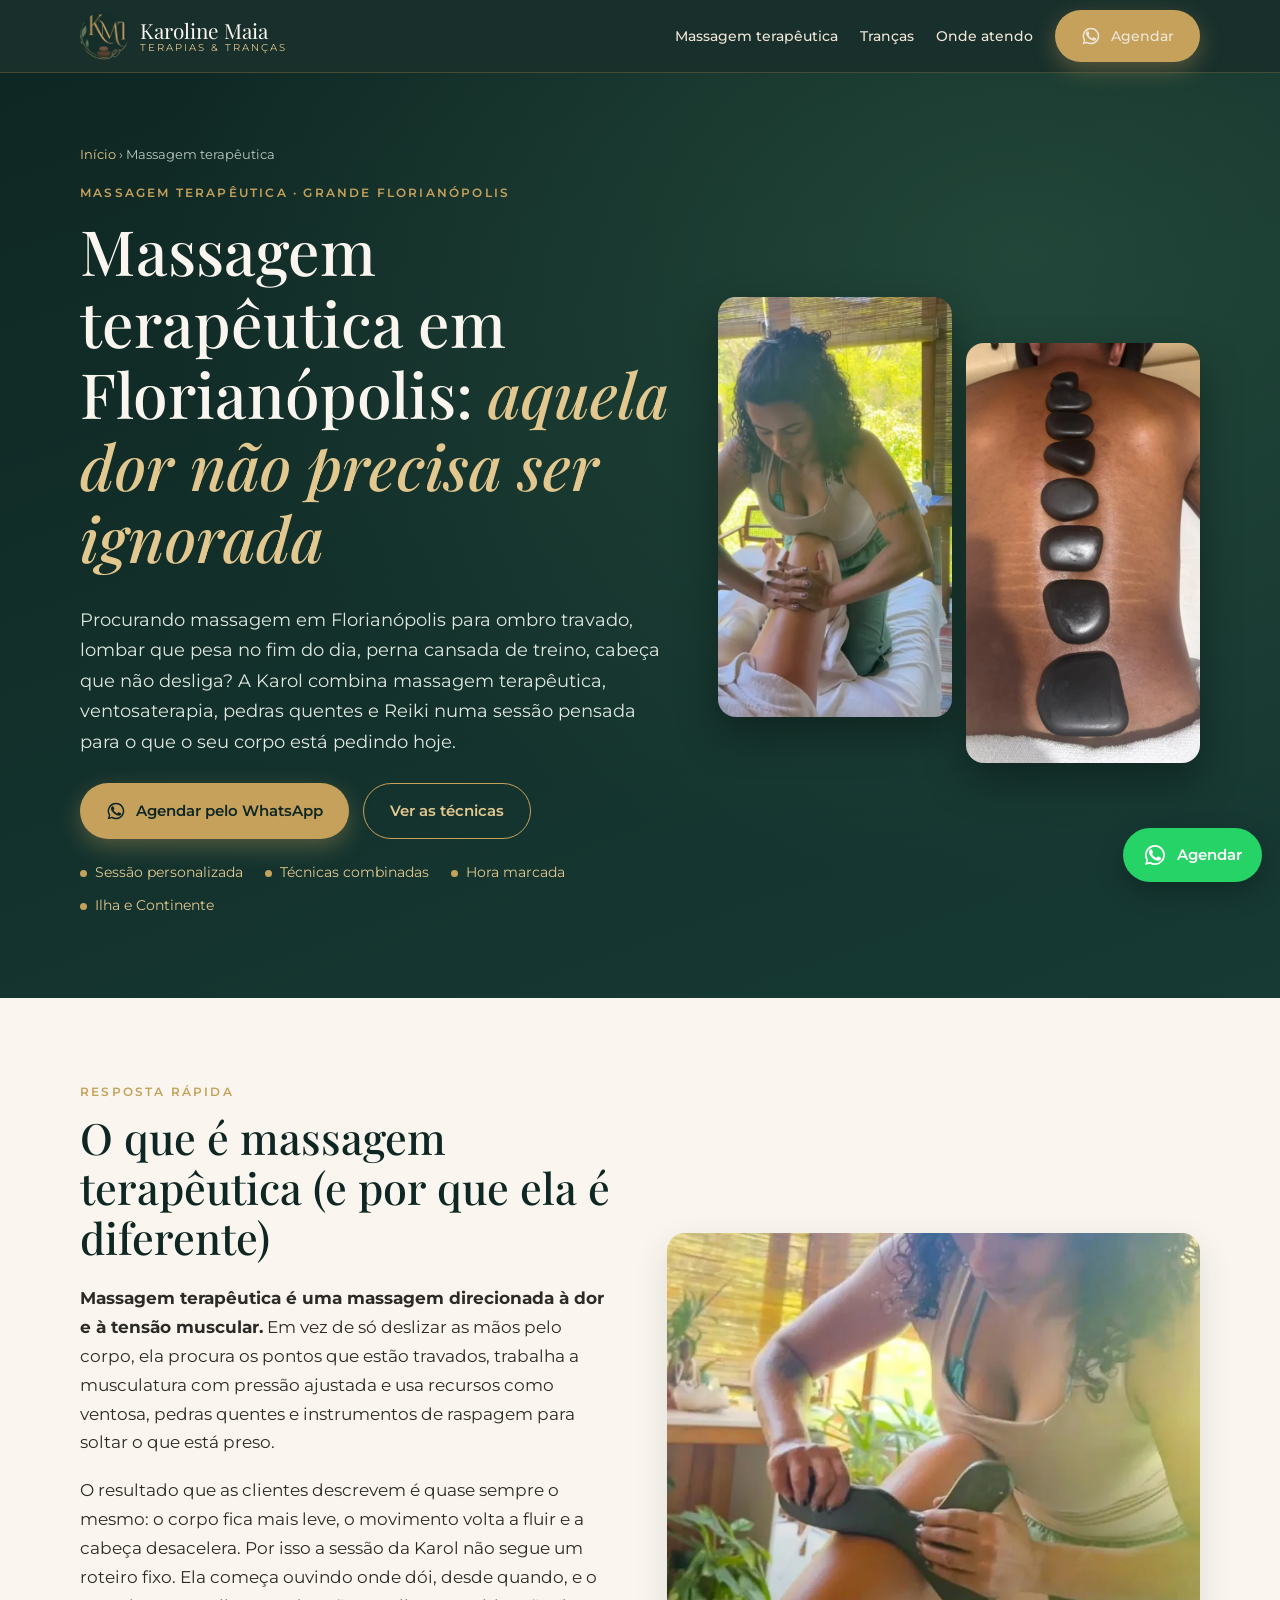
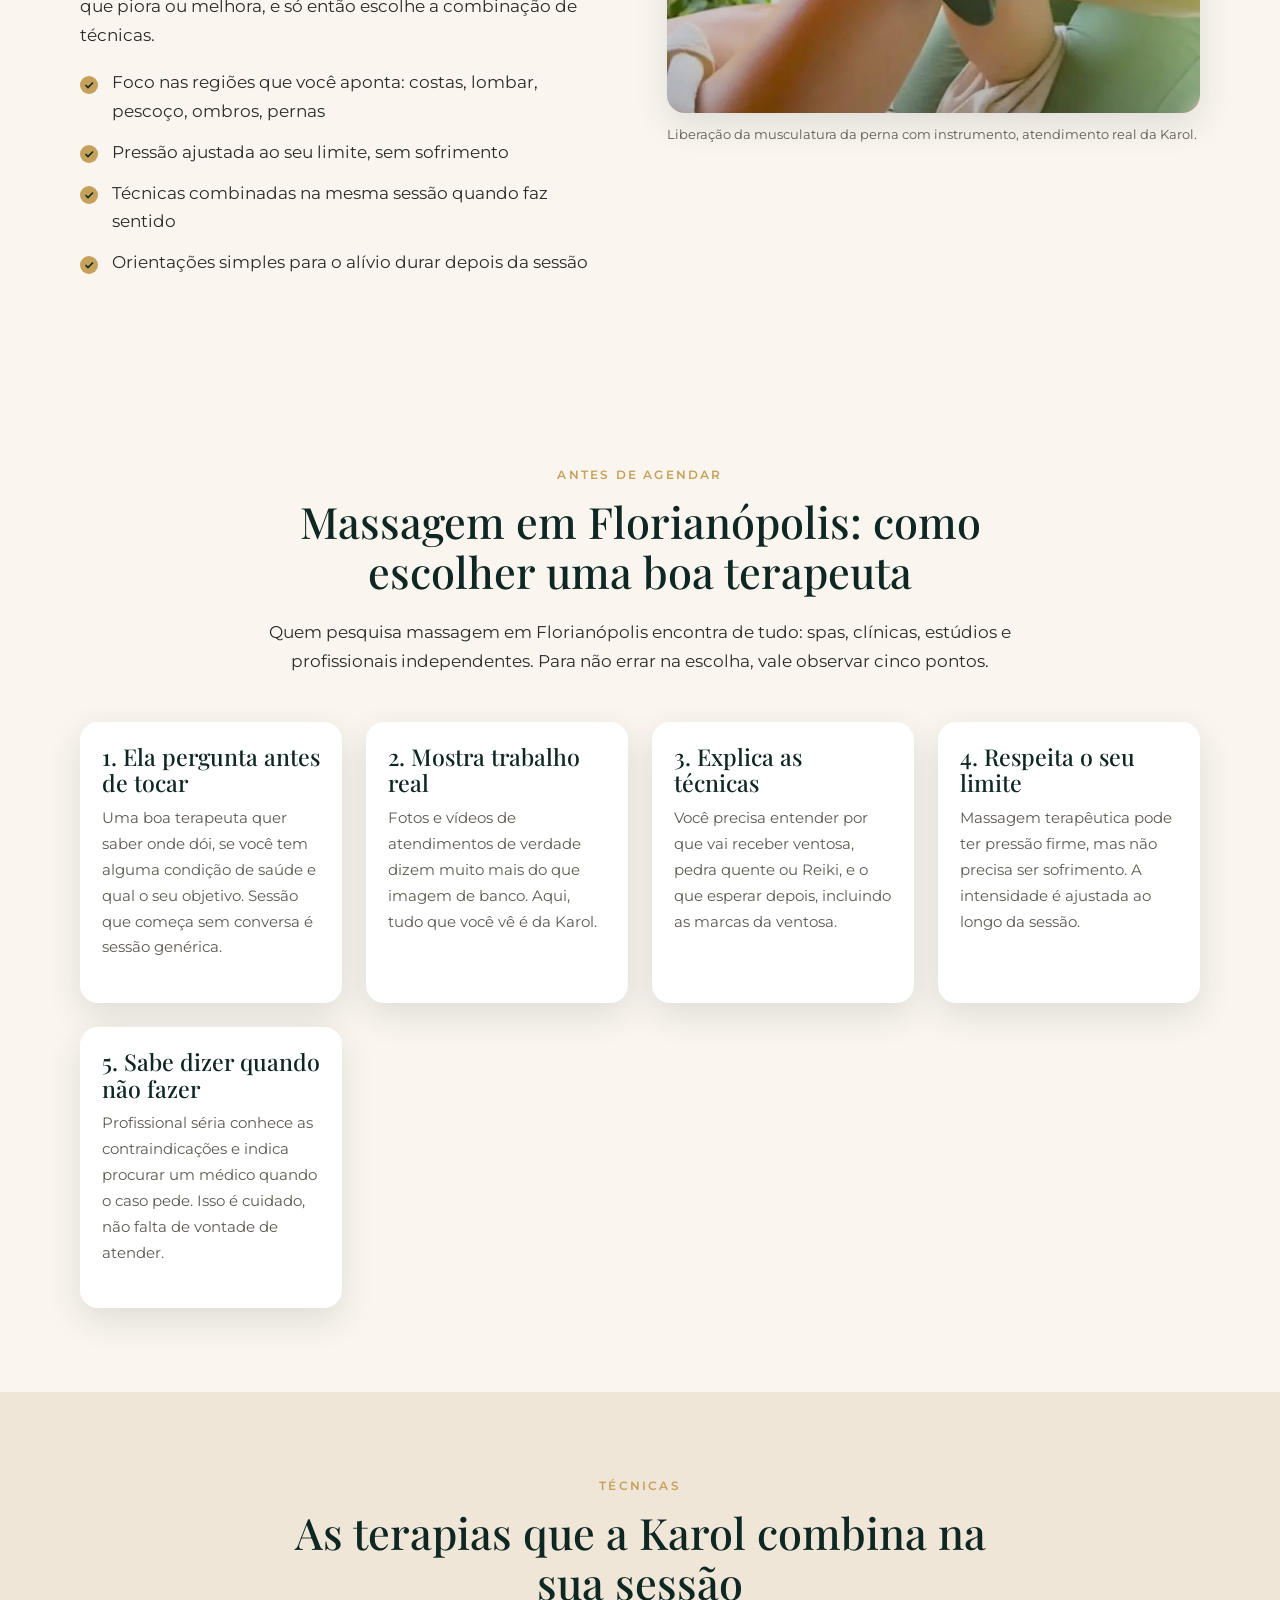
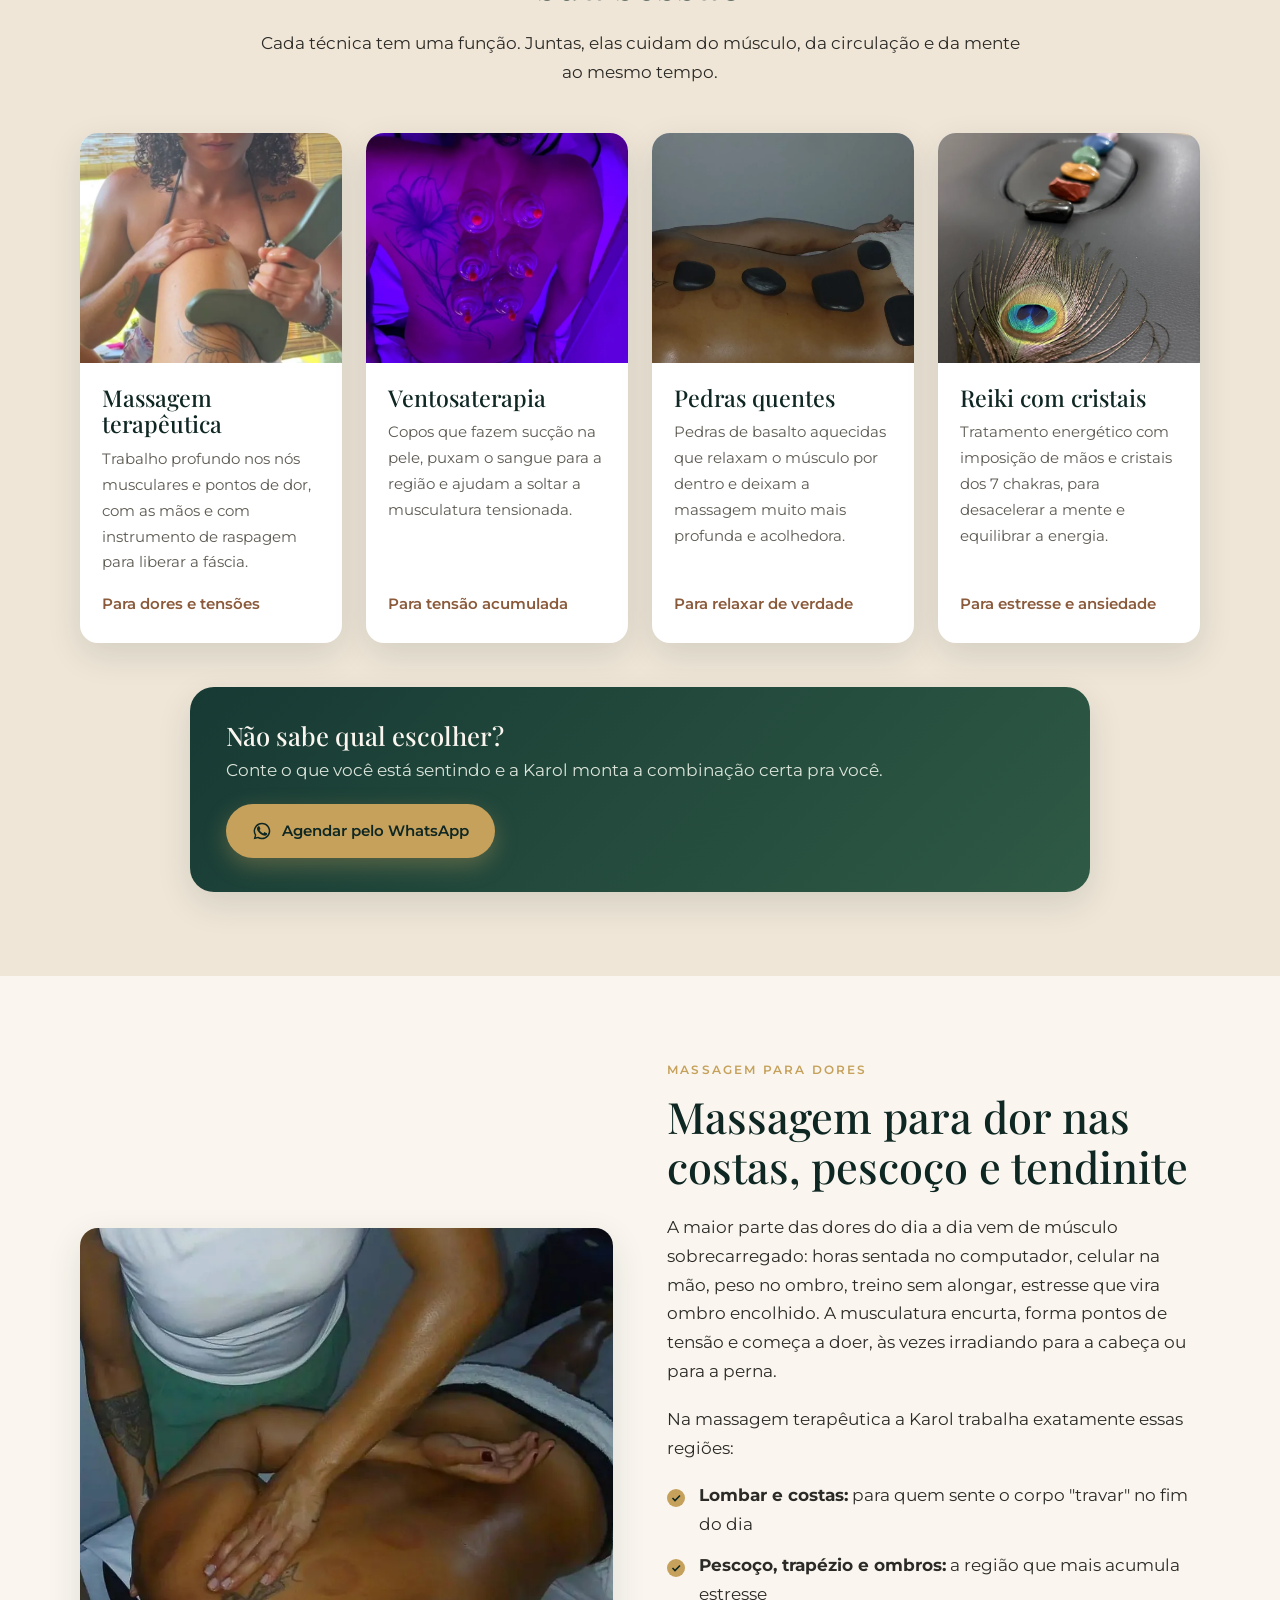
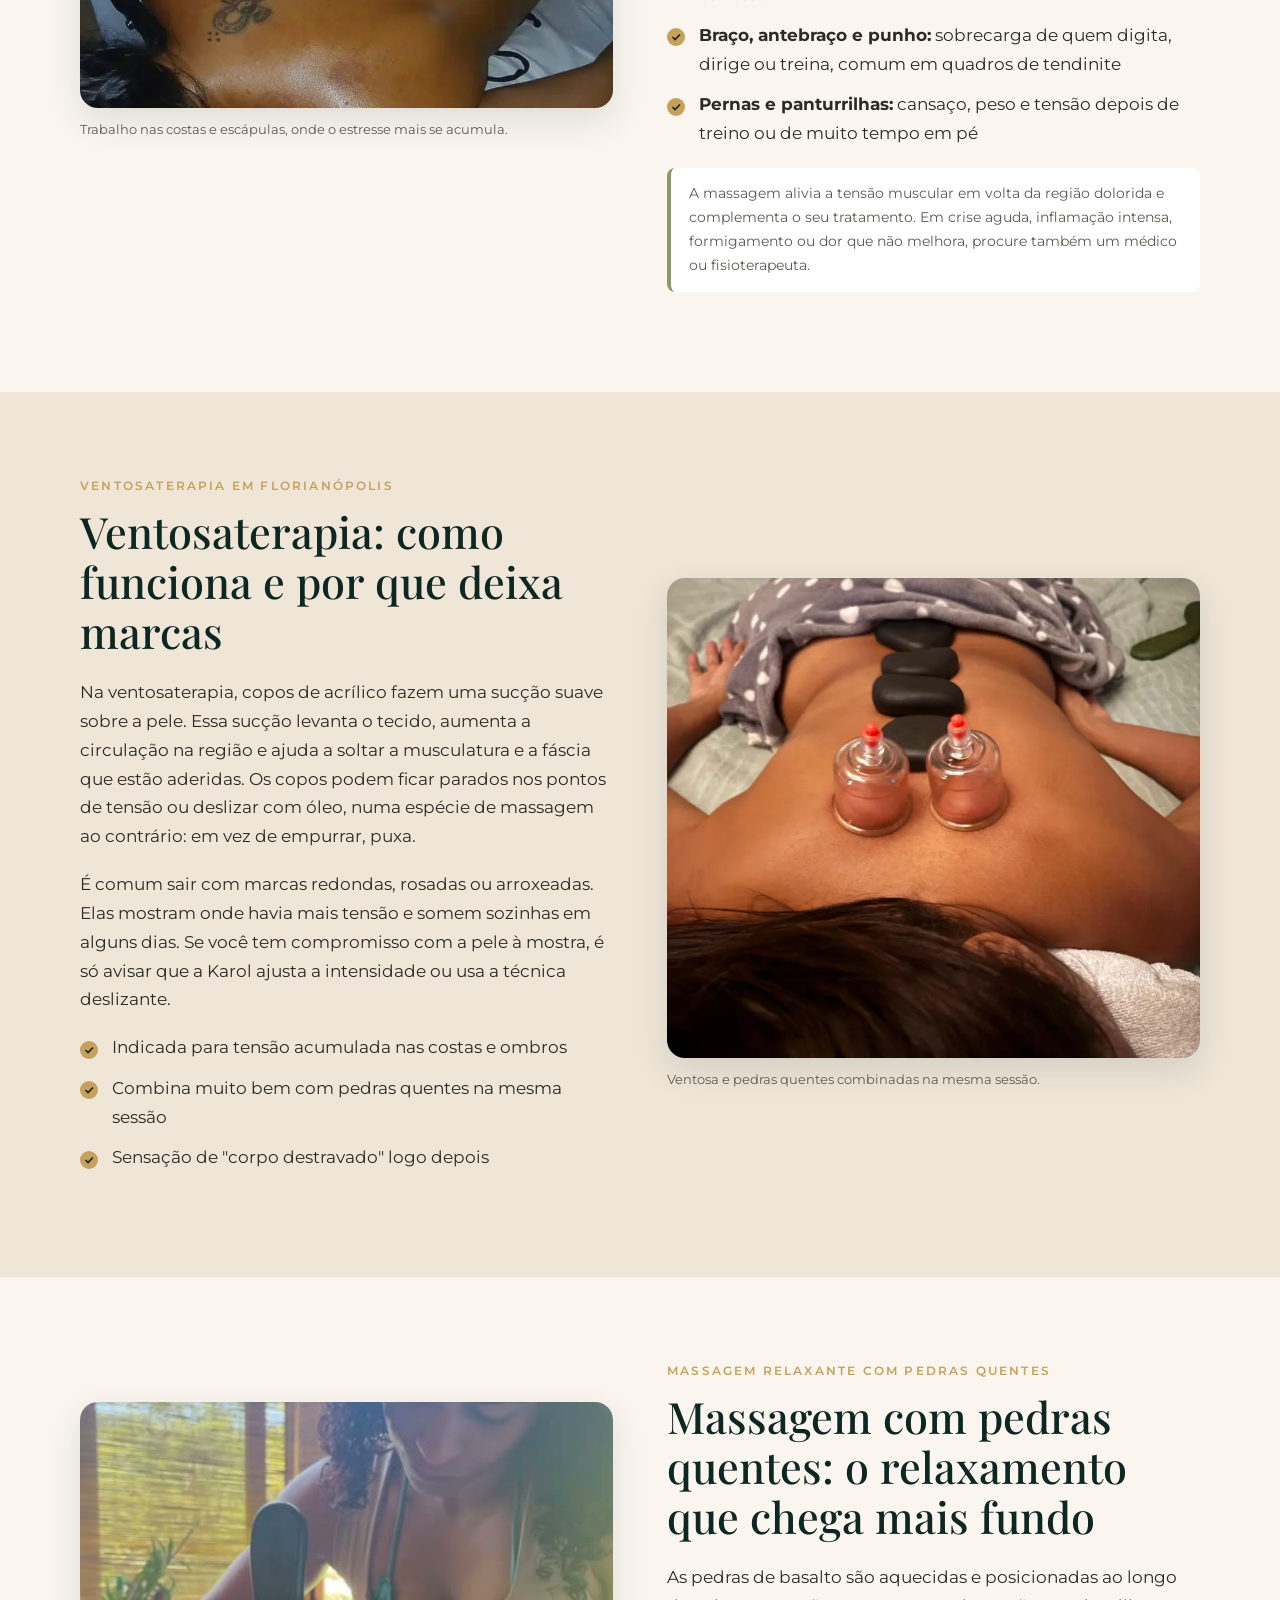
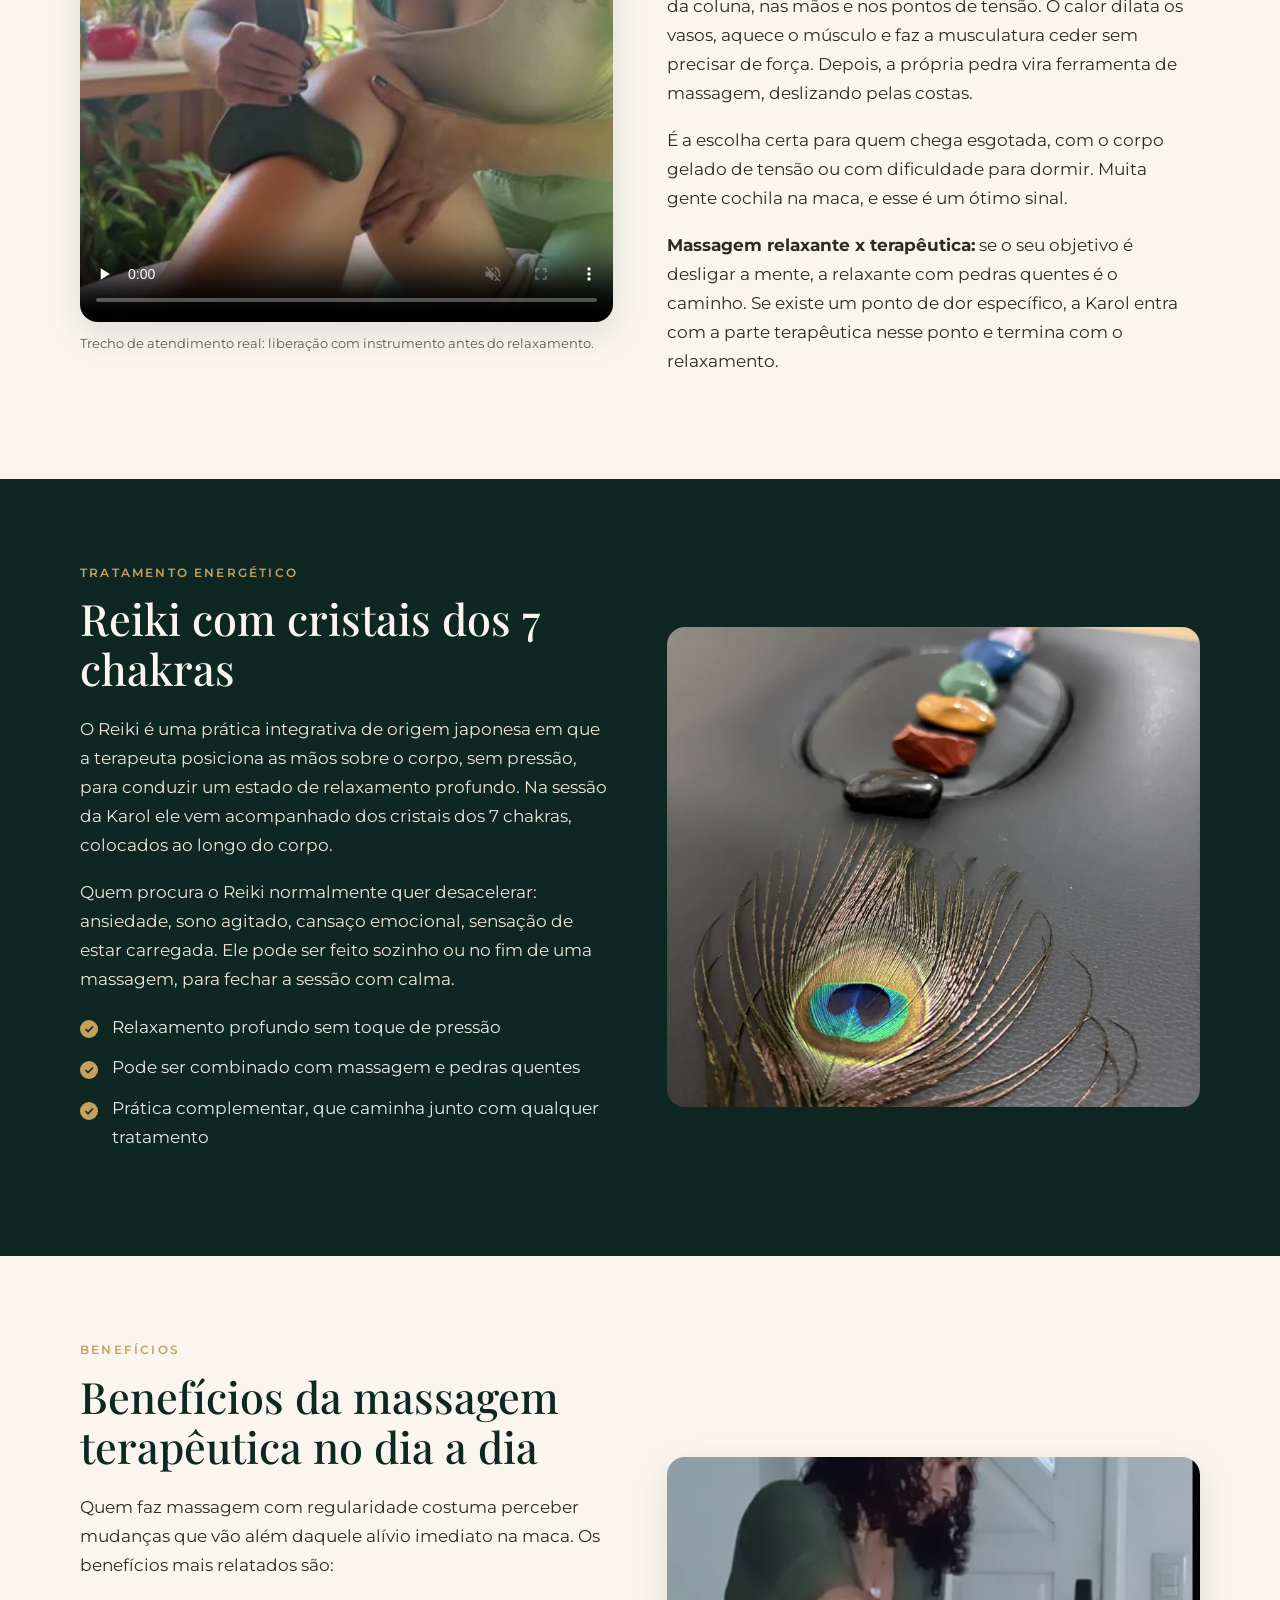
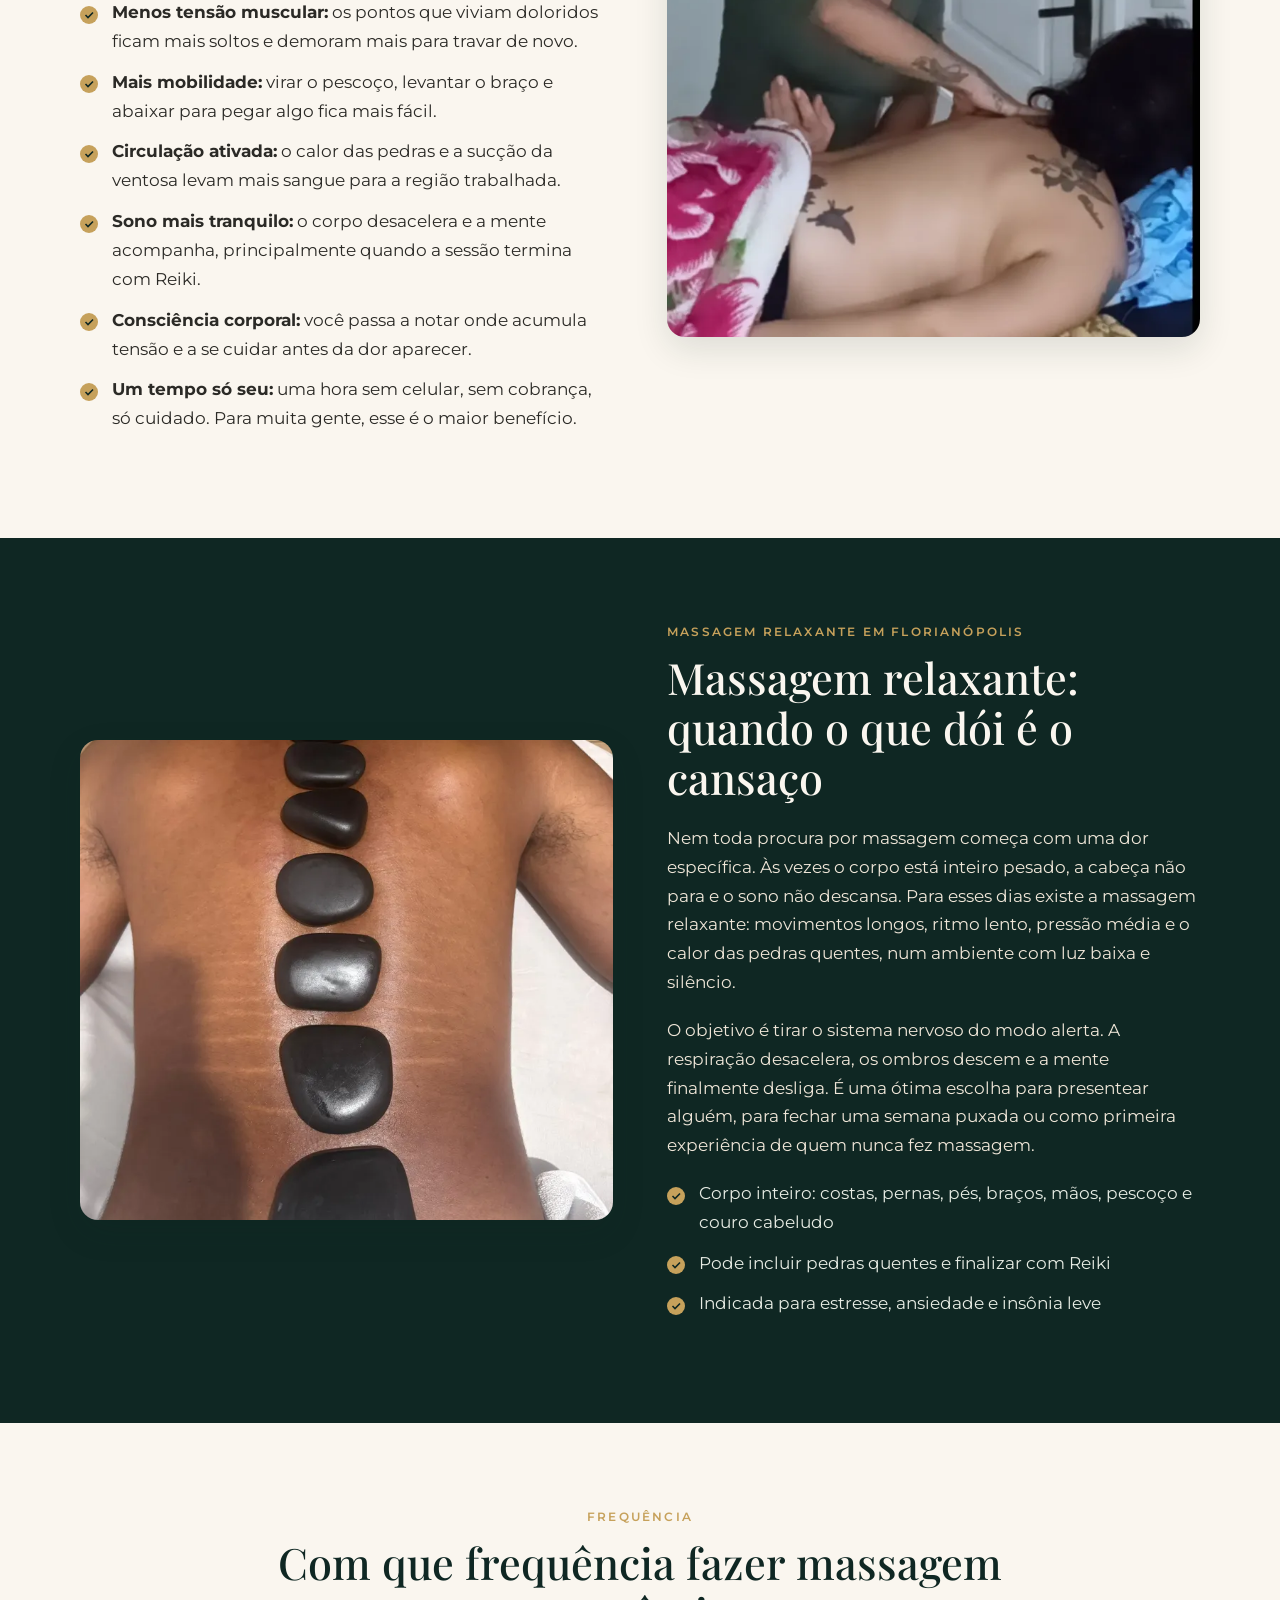
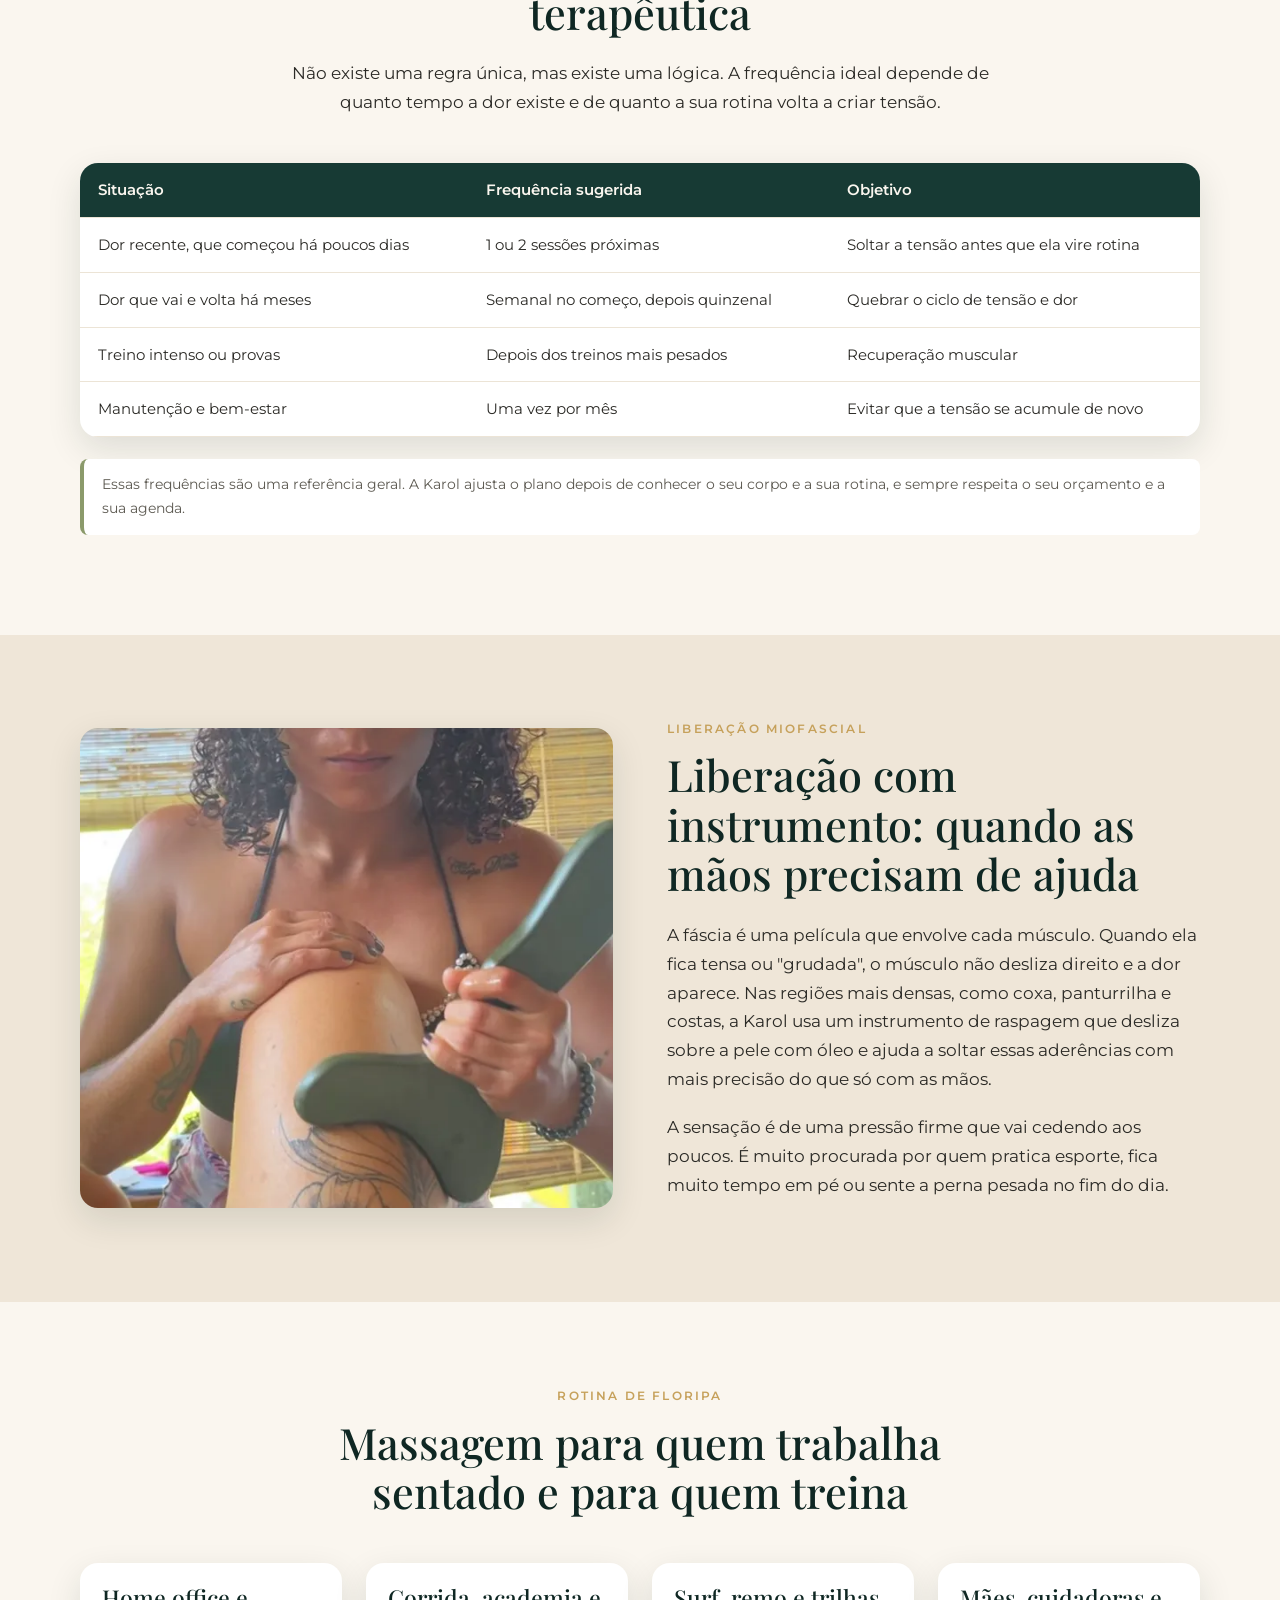
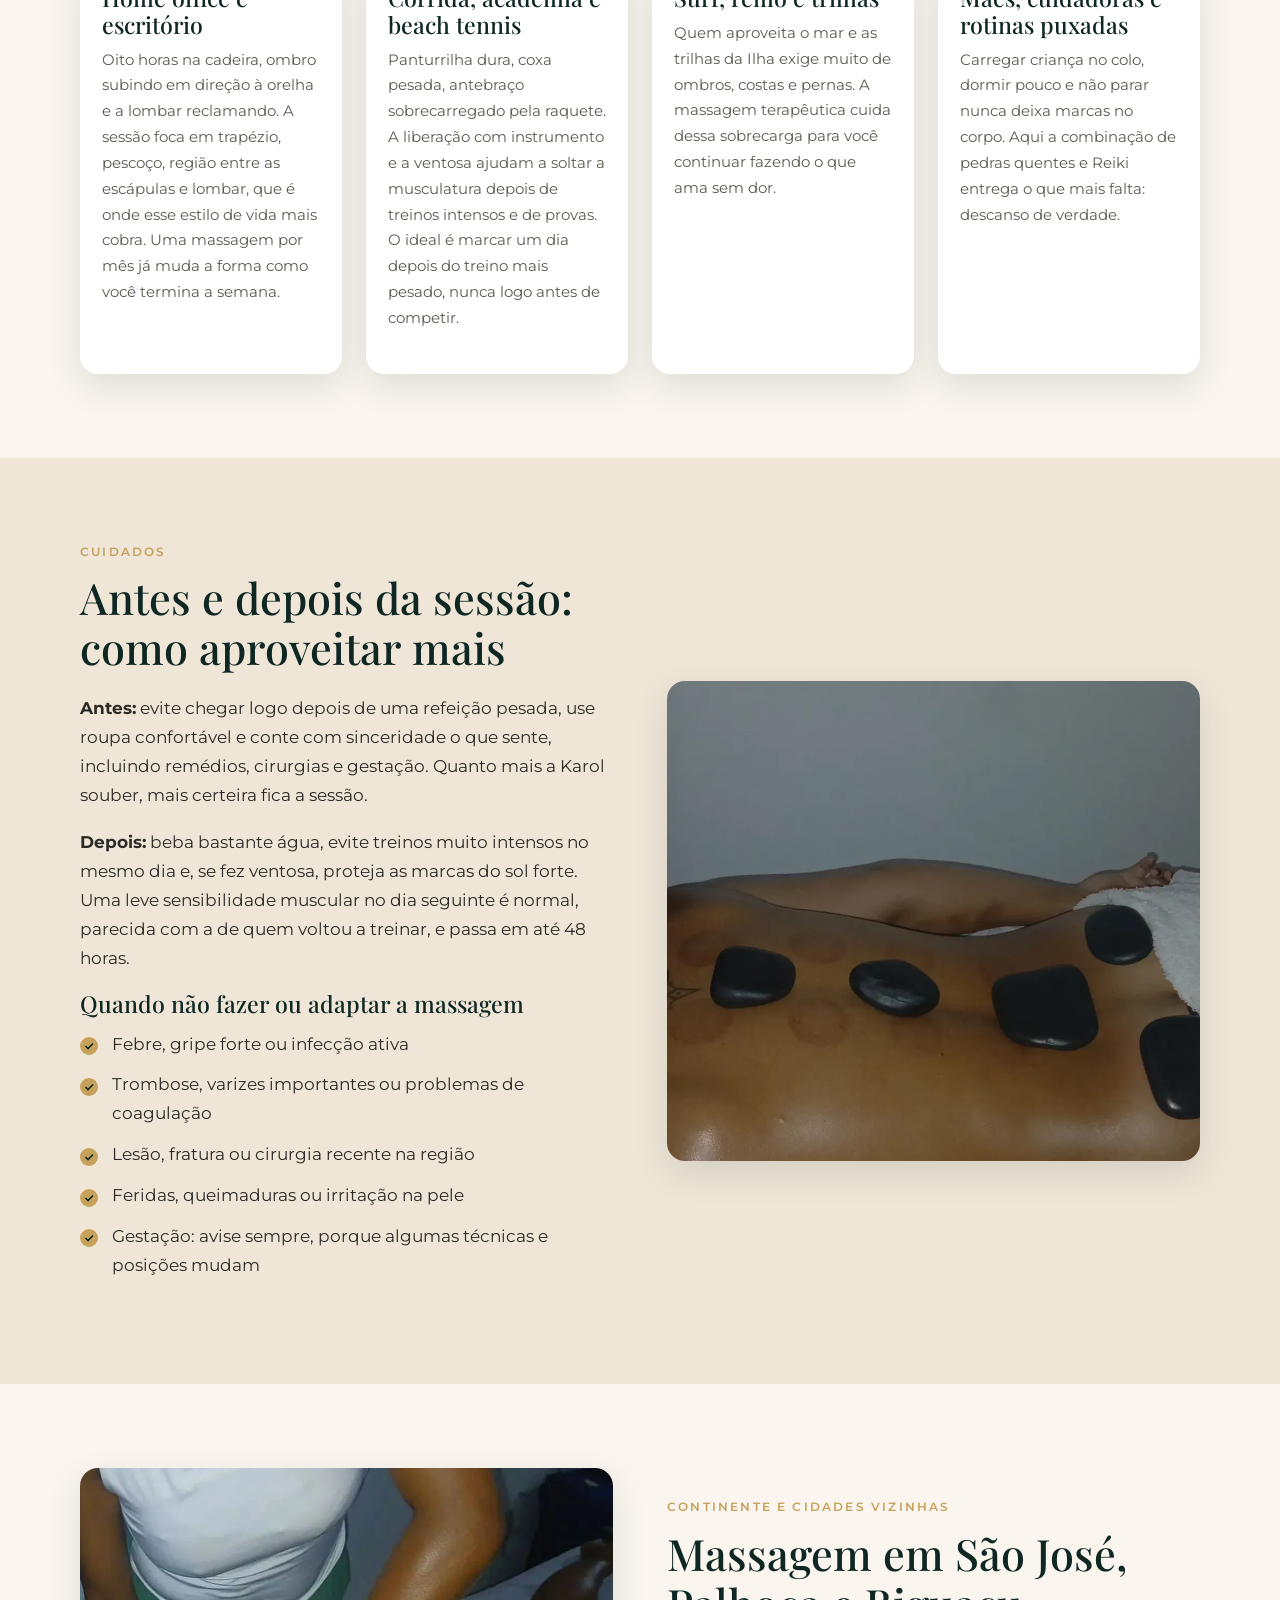
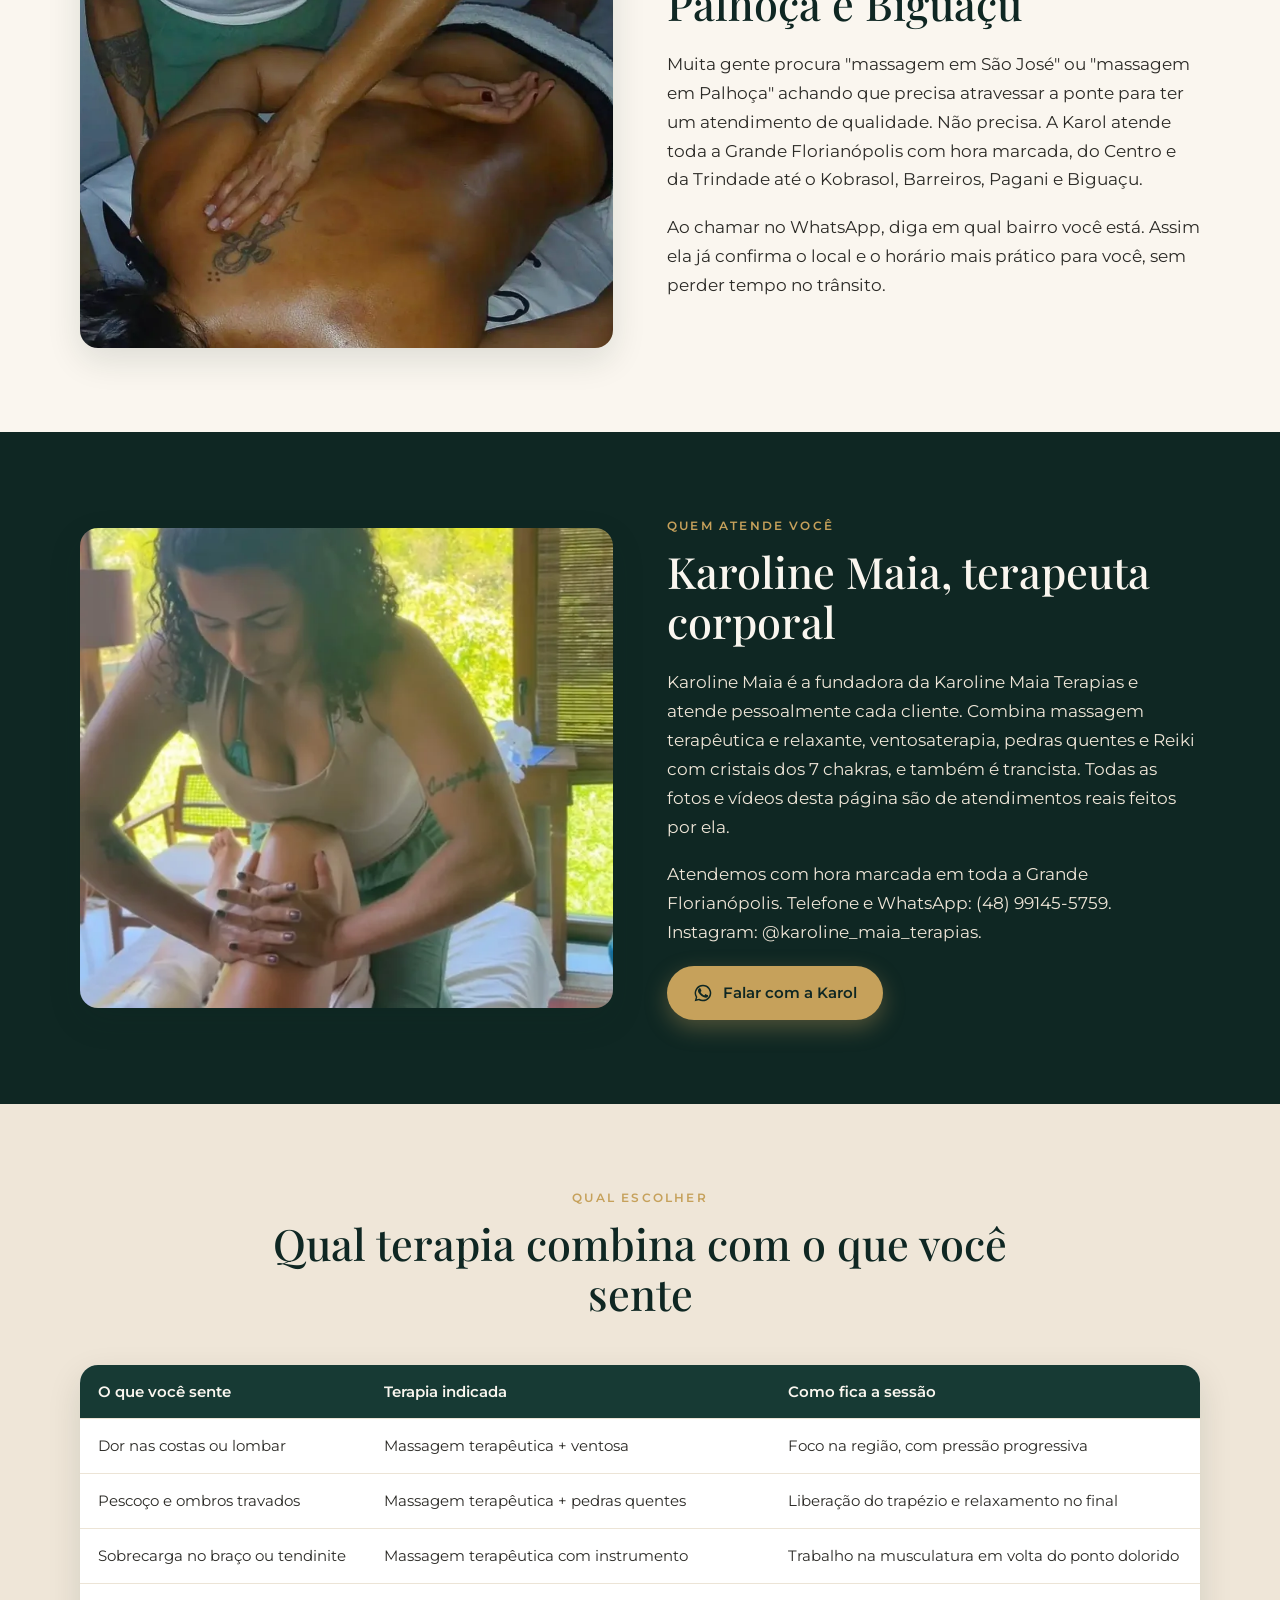
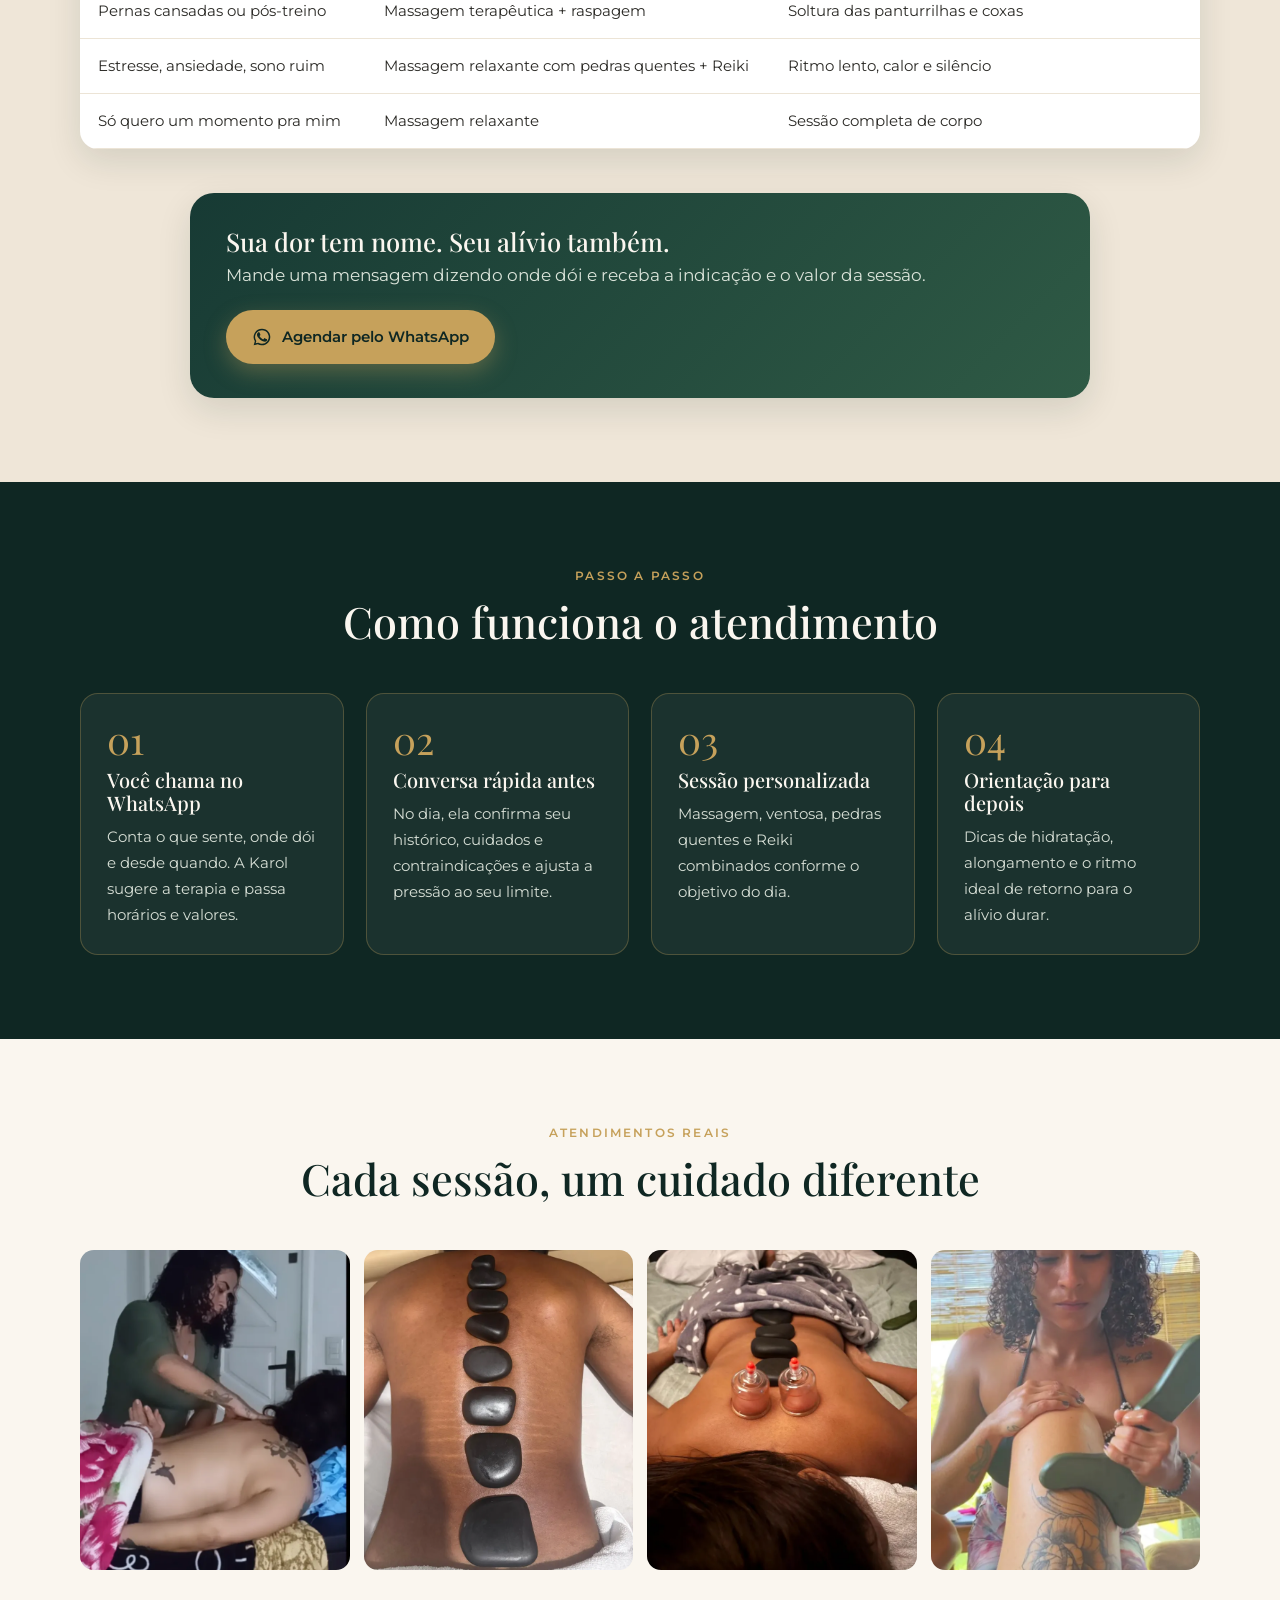
==== massagem-terapeutica-florianopolis/index.html @ 718430ab "Prévia do site Karoline Maia Terapias (massagem terapêutica e tranças)" ====
<!doctype html>
<html lang="pt-BR">
<head>
<meta charset="utf-8">
<meta name="viewport" content="width=device-width,initial-scale=1">
<title>Massagem Terapêutica em Florianópolis | Alívio de Dores</title>
<meta name="description" content="Massagem terapêutica em Florianópolis com ventosa, pedras quentes e Reiki. Alívio de dores nas costas, tensão e estresse. Agende com a Karol no WhatsApp.">
<link rel="canonical" href="https://karolinemaiaterapias.com.br/massagem-terapeutica-florianopolis/">
<meta name="robots" content="noindex,nofollow">
<meta property="og:type" content="website"><meta property="og:locale" content="pt_BR">
<meta property="og:title" content="Massagem Terapêutica em Florianópolis | Alívio de Dores"><meta property="og:description" content="Massagem terapêutica em Florianópolis com ventosa, pedras quentes e Reiki. Alívio de dores nas costas, tensão e estresse. Agende com a Karol no WhatsApp.">
<meta property="og:url" content="https://karolinemaiaterapias.com.br/massagem-terapeutica-florianopolis/"><meta property="og:image" content="https://karolinemaiaterapias.com.br/img/karol-massagem-terapeutica-raspagem.webp">
<meta name="theme-color" content="#0f2723">
<link rel="icon" type="image/png" href="../img/favicon.png">
<link rel="preconnect" href="https://fonts.googleapis.com"><link rel="preconnect" href="https://fonts.gstatic.com" crossorigin>
<link href="https://fonts.googleapis.com/css2?family=Playfair+Display:ital,wght@0,500;0,600;1,500&family=Montserrat:wght@400;500;600&display=swap" rel="stylesheet">
<link rel="stylesheet" href="../style.css">

<script type="application/ld+json">{"@context": "https://schema.org", "@graph": [{"@type": "HealthAndBeautyBusiness", "@id": "https://karolinemaiaterapias.com.br/#negocio", "name": "Karoline Maia Terapias", "url": "https://karolinemaiaterapias.com.br/", "telephone": "+55 48 99145-5759", "image": "https://karolinemaiaterapias.com.br/img/karol-massagem-terapeutica-raspagem.webp", "logo": "https://karolinemaiaterapias.com.br/img/logo-kmt.webp", "sameAs": ["https://www.instagram.com/karoline_maia_terapias/"], "areaServed": [{"@type": "City", "name": "Florianópolis, SC"}, {"@type": "City", "name": "São José, SC"}, {"@type": "City", "name": "Palhoça, SC"}, {"@type": "City", "name": "Biguaçu, SC"}, {"@type": "City", "name": "Santo Amaro da Imperatriz, SC"}, {"@type": "City", "name": "Governador Celso Ramos, SC"}, {"@type": "City", "name": "Antônio Carlos, SC"}, {"@type": "City", "name": "Águas Mornas, SC"}, {"@type": "City", "name": "São Pedro de Alcântara, SC"}], "founder": {"@type": "Person", "name": "Karoline Maia"}, "knowsAbout": ["Massagem terapêutica", "Massagem relaxante", "Ventosaterapia", "Massagem com pedras quentes", "Reiki", "Box braids", "Tranças boho", "Tranças nagô"]}, {"@type": "Service", "name": "Massagem terapêutica em Florianópolis", "serviceType": "Massagem terapêutica", "provider": {"@id": "https://karolinemaiaterapias.com.br/#negocio"}, "areaServed": "Grande Florianópolis, SC", "hasOfferCatalog": {"@type": "OfferCatalog", "name": "Terapias", "itemListElement": [{"@type": "Offer", "itemOffered": {"@type": "Service", "name": "Massagem terapêutica"}}, {"@type": "Offer", "itemOffered": {"@type": "Service", "name": "Massagem relaxante"}}, {"@type": "Offer", "itemOffered": {"@type": "Service", "name": "Ventosaterapia"}}, {"@type": "Offer", "itemOffered": {"@type": "Service", "name": "Massagem com pedras quentes"}}, {"@type": "Offer", "itemOffered": {"@type": "Service", "name": "Reiki com cristais"}}]}}, {"@type": "FAQPage", "mainEntity": [{"@type": "Question", "name": "Quanto custa a massagem terapêutica em Florianópolis?", "acceptedAnswer": {"@type": "Answer", "text": "O valor depende da técnica escolhida (terapêutica, relaxante, pedras quentes, ventosa ou Reiki), da duração e da combinação de terapias na mesma sessão. Chame a Karol no WhatsApp contando o que você sente e ela passa o valor exato e os horários livres."}}, {"@type": "Question", "name": "Qual a diferença entre massagem terapêutica e massagem relaxante?", "acceptedAnswer": {"@type": "Answer", "text": "A relaxante usa movimentos mais leves e contínuos para desacelerar o corpo e a mente. A terapêutica é direcionada: trabalha com mais pressão os pontos de tensão, nós musculares e regiões de dor, como lombar, trapézio e pernas. Muitas sessões combinam as duas."}}, {"@type": "Question", "name": "A ventosaterapia deixa marcas na pele?", "acceptedAnswer": {"@type": "Answer", "text": "Pode deixar marcas arredondadas, de tom rosado a arroxeado, nos pontos onde os copos ficaram. Elas não são hematoma de pancada: aparecem porque a sucção puxa sangue para a região. Costumam sumir entre 3 e 10 dias. Se você tem um evento ou vai à praia, avise antes."}}, {"@type": "Question", "name": "Massagem ajuda na tendinite e nas dores nas costas?", "acceptedAnswer": {"@type": "Answer", "text": "A massagem terapêutica ajuda a soltar a musculatura que está sobrecarregada ao redor da região dolorida, melhora a circulação local e costuma trazer alívio. Ela complementa, mas não substitui, a avaliação de um médico ou fisioterapeuta, principalmente em crises agudas, inflamação forte ou dor que não passa."}}, {"@type": "Question", "name": "Quantas sessões eu preciso?", "acceptedAnswer": {"@type": "Answer", "text": "Muita gente sente alívio já na primeira sessão. Para dor que se repete (lombar, ombro, pescoço de quem trabalha sentado) o ideal é uma sequência de sessões, por exemplo semanais no início e depois de manutenção. A Karol indica o ritmo depois de conhecer o seu caso."}}, {"@type": "Question", "name": "O Reiki substitui tratamento médico ou psicológico?", "acceptedAnswer": {"@type": "Answer", "text": "Não. O Reiki é uma prática integrativa e complementar, voltada ao relaxamento profundo e ao equilíbrio. Ele pode caminhar junto com o seu tratamento, nunca no lugar dele."}}, {"@type": "Question", "name": "Quem não pode fazer massagem ou ventosa?", "acceptedAnswer": {"@type": "Answer", "text": "Avise sempre se você está grávida, tem trombose, varizes importantes, problema de coagulação, febre, lesão recente, feridas na pele ou alguma doença em tratamento. Em alguns desses casos a técnica é adaptada; em outros, é melhor liberar com o seu médico antes."}}, {"@type": "Question", "name": "Quanto tempo dura uma sessão?", "acceptedAnswer": {"@type": "Answer", "text": "A duração é combinada no agendamento. Sessões focadas em uma região são mais curtas; sessões que combinam massagem terapêutica, ventosa, pedras quentes e Reiki pedem mais tempo para serem feitas com calma."}}, {"@type": "Question", "name": "Preciso levar alguma coisa?", "acceptedAnswer": {"@type": "Answer", "text": "Não. Toalhas, óleos, pedras, ventosas e cristais ficam por conta da Karol. Basta vir com roupa confortável e contar o que você está sentindo."}}, {"@type": "Question", "name": "Posso fazer massagem depois do treino?", "acceptedAnswer": {"@type": "Answer", "text": "Pode e é uma ótima ideia, de preferência no dia seguinte a um treino pesado ou a uma prova. Logo antes de competir, prefira uma sessão leve ou deixe para depois."}}, {"@type": "Question", "name": "Você atende em São José, Palhoça e Biguaçu?", "acceptedAnswer": {"@type": "Answer", "text": "Sim. O atendimento cobre Florianópolis e toda a Grande Florianópolis, incluindo São José, Palhoça e Biguaçu. Pelo WhatsApp você combina local e horário."}}]}, {"@type": "BreadcrumbList", "itemListElement": [{"@type": "ListItem", "position": 1, "name": "Início", "item": "https://karolinemaiaterapias.com.br/"}, {"@type": "ListItem", "position": 2, "name": "Massagem terapêutica em Florianópolis", "item": "https://karolinemaiaterapias.com.br/massagem-terapeutica-florianopolis/"}]}]}</script>
</head>
<body>
<header class="topo"><div class="wrap">
  <a class="marca" href=".././"><img src="../img/logo-kmt-emblema.webp" alt="Logo Karoline Maia Terapias" width="48" height="48" fetchpriority="high"><span>Karoline Maia<small>Terapias &amp; Tranças</small></span></a>
  <nav class="menu" aria-label="Principal">
    <a href="../massagem-terapeutica-florianopolis/">Massagem terapêutica</a>
    <a href="../trancas-florianopolis/">Tranças</a>
    <a href="../#areas">Onde atendo</a>
    <a class="btn btn-ouro" href="https://wa.me/5548991455759?text=Ol%C3%A1%20Karol%21%20Vim%20pelo%20site%20e%20quero%20agendar%20um%20hor%C3%A1rio." target="_blank" rel="noopener" data-evt="whatsapp_click" data-local="header"><svg viewBox="0 0 24 24" fill="currentColor" aria-hidden="true"><path d="M17.5 14.4c-.3-.1-1.8-.9-2-1-.3-.1-.5-.1-.7.1-.2.3-.8 1-.9 1.2-.2.2-.3.2-.6.1-.3-.1-1.3-.5-2.4-1.5-.9-.8-1.5-1.8-1.7-2.1-.2-.3 0-.5.1-.6l.4-.5c.2-.2.2-.3.3-.5.1-.2 0-.4 0-.5l-.9-2.2c-.2-.6-.5-.5-.7-.5h-.6c-.2 0-.5.1-.8.4-.3.3-1 1-1 2.5s1.1 2.9 1.2 3.1c.1.2 2.1 3.2 5.1 4.5.7.3 1.3.5 1.7.6.7.2 1.4.2 1.9.1.6-.1 1.8-.7 2-1.4.2-.7.2-1.3.2-1.4-.1-.1-.3-.2-.6-.3zM12 2a10 10 0 0 0-8.6 15.1L2 22l5-1.3A10 10 0 1 0 12 2zm0 18.2c-1.5 0-3-.4-4.3-1.2l-.3-.2-3 .8.8-2.9-.2-.3A8.2 8.2 0 1 1 12 20.2z"/></svg>Agendar</a>
  </nav>
</div></header>
<main>

<section class="hero"><div class="wrap">
  <div>
    <nav class="migalhas" aria-label="Você está em"><a href="../">Início</a> › Massagem terapêutica</nav>
    <span class="kicker">Massagem terapêutica · Grande Florianópolis</span>
    <h1>Massagem terapêutica em Florianópolis: <em>aquela dor não precisa ser ignorada</em></h1>
    <p class="lead">Procurando massagem em Florianópolis para ombro travado, lombar que pesa no fim do dia, perna cansada de treino, cabeça que não desliga? A Karol combina massagem terapêutica, ventosaterapia, pedras quentes e Reiki numa sessão pensada para o que o seu corpo está pedindo hoje.</p>
    <div class="acoes"><a class="btn btn-ouro" href="https://wa.me/5548991455759?text=Ol%C3%A1%20Karol%21%20Vim%20pelo%20site%20e%20quero%20agendar%20uma%20massagem%20terap%C3%AAutica." target="_blank" rel="noopener" data-evt="whatsapp_click" data-local="hero"><svg viewBox="0 0 24 24" fill="currentColor" aria-hidden="true"><path d="M17.5 14.4c-.3-.1-1.8-.9-2-1-.3-.1-.5-.1-.7.1-.2.3-.8 1-.9 1.2-.2.2-.3.2-.6.1-.3-.1-1.3-.5-2.4-1.5-.9-.8-1.5-1.8-1.7-2.1-.2-.3 0-.5.1-.6l.4-.5c.2-.2.2-.3.3-.5.1-.2 0-.4 0-.5l-.9-2.2c-.2-.6-.5-.5-.7-.5h-.6c-.2 0-.5.1-.8.4-.3.3-1 1-1 2.5s1.1 2.9 1.2 3.1c.1.2 2.1 3.2 5.1 4.5.7.3 1.3.5 1.7.6.7.2 1.4.2 1.9.1.6-.1 1.8-.7 2-1.4.2-.7.2-1.3.2-1.4-.1-.1-.3-.2-.6-.3zM12 2a10 10 0 0 0-8.6 15.1L2 22l5-1.3A10 10 0 1 0 12 2zm0 18.2c-1.5 0-3-.4-4.3-1.2l-.3-.2-3 .8.8-2.9-.2-.3A8.2 8.2 0 1 1 12 20.2z"/></svg>Agendar pelo WhatsApp</a><a class="btn btn-linha" href="#tecnicas" data-evt="cta_click" data-local="hero-tecnicas">Ver as técnicas</a></div>
    <ul class="selos"><li>Sessão personalizada</li><li>Técnicas combinadas</li><li>Hora marcada</li><li>Ilha e Continente</li></ul>
  </div>
  <div class="hero-fotos">
    <img src="../img/karol-massagem-terapeutica-raspagem.webp" alt="Karoline Maia fazendo massagem terapêutica com instrumento na perna de uma cliente em Florianópolis" width="663" height="1000" fetchpriority="high">
    <img src="../img/massagem-pedras-quentes-coluna.webp" alt="Massagem com pedras quentes alinhadas ao longo da coluna" width="750" height="1000" fetchpriority="high">
  </div>
</div></section>

<section><div class="wrap duas">
  <div>
    <span class="kicker">Resposta rápida</span>
    <h2>O que é massagem terapêutica (e por que ela é diferente)</h2>
    <p><strong>Massagem terapêutica é uma massagem direcionada à dor e à tensão muscular.</strong> Em vez de só deslizar as mãos pelo corpo, ela procura os pontos que estão travados, trabalha a musculatura com pressão ajustada e usa recursos como ventosa, pedras quentes e instrumentos de raspagem para soltar o que está preso.</p>
    <p>O resultado que as clientes descrevem é quase sempre o mesmo: o corpo fica mais leve, o movimento volta a fluir e a cabeça desacelera. Por isso a sessão da Karol não segue um roteiro fixo. Ela começa ouvindo onde dói, desde quando, e o que piora ou melhora, e só então escolhe a combinação de técnicas.</p>
    <ul class="check">
      <li>Foco nas regiões que você aponta: costas, lombar, pescoço, ombros, pernas</li>
      <li>Pressão ajustada ao seu limite, sem sofrimento</li>
      <li>Técnicas combinadas na mesma sessão quando faz sentido</li>
      <li>Orientações simples para o alívio durar depois da sessão</li>
    </ul>
  </div>
  <figure><img src="../img/karol-massagem-instrumento-perna.webp" alt="Terapeuta usando instrumento de raspagem para liberar a musculatura da coxa" width="754" height="1000" loading="lazy" decoding="async"><figcaption>Liberação da musculatura da perna com instrumento, atendimento real da Karol.</figcaption></figure>
</div></section>

<section><div class="wrap">
  <div class="centro"><span class="kicker">Antes de agendar</span><h2>Massagem em Florianópolis: como escolher uma boa terapeuta</h2>
  <p>Quem pesquisa massagem em Florianópolis encontra de tudo: spas, clínicas, estúdios e profissionais independentes. Para não errar na escolha, vale observar cinco pontos.</p></div>
  <div class="cards">
    <div class="card"><div class="corpo"><h3>1. Ela pergunta antes de tocar</h3><p>Uma boa terapeuta quer saber onde dói, se você tem alguma condição de saúde e qual o seu objetivo. Sessão que começa sem conversa é sessão genérica.</p></div></div>
    <div class="card"><div class="corpo"><h3>2. Mostra trabalho real</h3><p>Fotos e vídeos de atendimentos de verdade dizem muito mais do que imagem de banco. Aqui, tudo que você vê é da Karol.</p></div></div>
    <div class="card"><div class="corpo"><h3>3. Explica as técnicas</h3><p>Você precisa entender por que vai receber ventosa, pedra quente ou Reiki, e o que esperar depois, incluindo as marcas da ventosa.</p></div></div>
    <div class="card"><div class="corpo"><h3>4. Respeita o seu limite</h3><p>Massagem terapêutica pode ter pressão firme, mas não precisa ser sofrimento. A intensidade é ajustada ao longo da sessão.</p></div></div>
    <div class="card"><div class="corpo"><h3>5. Sabe dizer quando não fazer</h3><p>Profissional séria conhece as contraindicações e indica procurar um médico quando o caso pede. Isso é cuidado, não falta de vontade de atender.</p></div></div>
  </div>
</div></section>

<section id="tecnicas" class="sec-areia"><div class="wrap">
  <div class="centro"><span class="kicker">Técnicas</span><h2>As terapias que a Karol combina na sua sessão</h2>
  <p>Cada técnica tem uma função. Juntas, elas cuidam do músculo, da circulação e da mente ao mesmo tempo.</p></div>
  <div class="cards">
    <a class="card" href="#dores"><img src="../img/karol-liberacao-miofascial.webp" alt="Massagem terapêutica com instrumento para liberação miofascial" width="602" height="1000" loading="lazy" decoding="async"><div class="corpo"><h3>Massagem terapêutica</h3><p>Trabalho profundo nos nós musculares e pontos de dor, com as mãos e com instrumento de raspagem para liberar a fáscia.</p><span class="mais">Para dores e tensões</span></div></a>
    <a class="card" href="#ventosaterapia"><img src="../img/ventosaterapia-costas.webp" alt="Ventosaterapia com copos de sucção nas costas" width="740" height="1000" loading="lazy" decoding="async"><div class="corpo"><h3>Ventosaterapia</h3><p>Copos que fazem sucção na pele, puxam o sangue para a região e ajudam a soltar a musculatura tensionada.</p><span class="mais">Para tensão acumulada</span></div></a>
    <a class="card" href="#pedras-quentes"><img src="../img/pedras-quentes-lombar.webp" alt="Pedras quentes de basalto sobre as costas durante massagem relaxante" width="1000" height="1000" loading="lazy" decoding="async"><div class="corpo"><h3>Pedras quentes</h3><p>Pedras de basalto aquecidas que relaxam o músculo por dentro e deixam a massagem muito mais profunda e acolhedora.</p><span class="mais">Para relaxar de verdade</span></div></a>
    <a class="card" href="#reiki"><img src="../img/reiki-cristais-7-chakras.webp" alt="Cristais dos sete chakras e pena usados na sessão de Reiki" width="750" height="1000" loading="lazy" decoding="async"><div class="corpo"><h3>Reiki com cristais</h3><p>Tratamento energético com imposição de mãos e cristais dos 7 chakras, para desacelerar a mente e equilibrar a energia.</p><span class="mais">Para estresse e ansiedade</span></div></a>
  </div>
  <div class="cta-inline"><div><h3>Não sabe qual escolher?</h3><p>Conte o que você está sentindo e a Karol monta a combinação certa pra você.</p></div><a class="btn btn-ouro" href="https://wa.me/5548991455759?text=Ol%C3%A1%20Karol%21%20Vim%20pelo%20site%20e%20quero%20agendar%20uma%20massagem%20terap%C3%AAutica." target="_blank" rel="noopener" data-evt="whatsapp_click" data-local="inline-1"><svg viewBox="0 0 24 24" fill="currentColor" aria-hidden="true"><path d="M17.5 14.4c-.3-.1-1.8-.9-2-1-.3-.1-.5-.1-.7.1-.2.3-.8 1-.9 1.2-.2.2-.3.2-.6.1-.3-.1-1.3-.5-2.4-1.5-.9-.8-1.5-1.8-1.7-2.1-.2-.3 0-.5.1-.6l.4-.5c.2-.2.2-.3.3-.5.1-.2 0-.4 0-.5l-.9-2.2c-.2-.6-.5-.5-.7-.5h-.6c-.2 0-.5.1-.8.4-.3.3-1 1-1 2.5s1.1 2.9 1.2 3.1c.1.2 2.1 3.2 5.1 4.5.7.3 1.3.5 1.7.6.7.2 1.4.2 1.9.1.6-.1 1.8-.7 2-1.4.2-.7.2-1.3.2-1.4-.1-.1-.3-.2-.6-.3zM12 2a10 10 0 0 0-8.6 15.1L2 22l5-1.3A10 10 0 1 0 12 2zm0 18.2c-1.5 0-3-.4-4.3-1.2l-.3-.2-3 .8.8-2.9-.2-.3A8.2 8.2 0 1 1 12 20.2z"/></svg>Agendar pelo WhatsApp</a></div>
</div></section>

<section id="dores"><div class="wrap duas inv">
  <div>
    <span class="kicker">Massagem para dores</span>
    <h2>Massagem para dor nas costas, pescoço e tendinite</h2>
    <p>A maior parte das dores do dia a dia vem de músculo sobrecarregado: horas sentada no computador, celular na mão, peso no ombro, treino sem alongar, estresse que vira ombro encolhido. A musculatura encurta, forma pontos de tensão e começa a doer, às vezes irradiando para a cabeça ou para a perna.</p>
    <p>Na massagem terapêutica a Karol trabalha exatamente essas regiões:</p>
    <ul class="check">
      <li><strong>Lombar e costas:</strong> para quem sente o corpo "travar" no fim do dia</li>
      <li><strong>Pescoço, trapézio e ombros:</strong> a região que mais acumula estresse</li>
      <li><strong>Braço, antebraço e punho:</strong> sobrecarga de quem digita, dirige ou treina, comum em quadros de tendinite</li>
      <li><strong>Pernas e panturrilhas:</strong> cansaço, peso e tensão depois de treino ou de muito tempo em pé</li>
    </ul>
    <p class="aviso">A massagem alivia a tensão muscular em volta da região dolorida e complementa o seu tratamento. Em crise aguda, inflamação intensa, formigamento ou dor que não melhora, procure também um médico ou fisioterapeuta.</p>
  </div>
  <figure><img src="../img/massagem-dor-nas-costas.webp" alt="Massagem terapêutica nas costas para aliviar dor e tensão muscular" width="1000" height="853" loading="lazy" decoding="async"><figcaption>Trabalho nas costas e escápulas, onde o estresse mais se acumula.</figcaption></figure>
</div></section>

<section id="ventosaterapia" class="sec-areia"><div class="wrap duas">
  <div>
    <span class="kicker">Ventosaterapia em Florianópolis</span>
    <h2>Ventosaterapia: como funciona e por que deixa marcas</h2>
    <p>Na ventosaterapia, copos de acrílico fazem uma sucção suave sobre a pele. Essa sucção levanta o tecido, aumenta a circulação na região e ajuda a soltar a musculatura e a fáscia que estão aderidas. Os copos podem ficar parados nos pontos de tensão ou deslizar com óleo, numa espécie de massagem ao contrário: em vez de empurrar, puxa.</p>
    <p>É comum sair com marcas redondas, rosadas ou arroxeadas. Elas mostram onde havia mais tensão e somem sozinhas em alguns dias. Se você tem compromisso com a pele à mostra, é só avisar que a Karol ajusta a intensidade ou usa a técnica deslizante.</p>
    <ul class="check">
      <li>Indicada para tensão acumulada nas costas e ombros</li>
      <li>Combina muito bem com pedras quentes na mesma sessão</li>
      <li>Sensação de "corpo destravado" logo depois</li>
    </ul>
  </div>
  <figure><img src="../img/ventosaterapia-pedras-quentes.webp" alt="Ventosas e pedras quentes aplicadas juntas nas costas de uma cliente" width="750" height="1000" loading="lazy" decoding="async"><figcaption>Ventosa e pedras quentes combinadas na mesma sessão.</figcaption></figure>
</div></section>

<section id="pedras-quentes"><div class="wrap duas inv">
  <div>
    <span class="kicker">Massagem relaxante com pedras quentes</span>
    <h2>Massagem com pedras quentes: o relaxamento que chega mais fundo</h2>
    <p>As pedras de basalto são aquecidas e posicionadas ao longo da coluna, nas mãos e nos pontos de tensão. O calor dilata os vasos, aquece o músculo e faz a musculatura ceder sem precisar de força. Depois, a própria pedra vira ferramenta de massagem, deslizando pelas costas.</p>
    <p>É a escolha certa para quem chega esgotada, com o corpo gelado de tensão ou com dificuldade para dormir. Muita gente cochila na maca, e esse é um ótimo sinal.</p>
    <p><strong>Massagem relaxante x terapêutica:</strong> se o seu objetivo é desligar a mente, a relaxante com pedras quentes é o caminho. Se existe um ponto de dor específico, a Karol entra com a parte terapêutica nesse ponto e termina com o relaxamento.</p>
  </div>
  <div class="video-box">
    <video src="../video/massagem-raspagem.mp4" poster="../video/massagem-raspagem-poster.jpg" width="540" height="540" muted loop playsinline controls preload="none" aria-label="Vídeo da Karol fazendo massagem terapêutica com instrumento"></video>
    <figcaption>Trecho de atendimento real: liberação com instrumento antes do relaxamento.</figcaption>
  </div>
</div></section>

<section id="reiki" class="sec-verde"><div class="wrap duas">
  <div>
    <span class="kicker">Tratamento energético</span>
    <h2>Reiki com cristais dos 7 chakras</h2>
    <p>O Reiki é uma prática integrativa de origem japonesa em que a terapeuta posiciona as mãos sobre o corpo, sem pressão, para conduzir um estado de relaxamento profundo. Na sessão da Karol ele vem acompanhado dos cristais dos 7 chakras, colocados ao longo do corpo.</p>
    <p>Quem procura o Reiki normalmente quer desacelerar: ansiedade, sono agitado, cansaço emocional, sensação de estar carregada. Ele pode ser feito sozinho ou no fim de uma massagem, para fechar a sessão com calma.</p>
    <ul class="check"><li>Relaxamento profundo sem toque de pressão</li><li>Pode ser combinado com massagem e pedras quentes</li><li>Prática complementar, que caminha junto com qualquer tratamento</li></ul>
  </div>
  <figure><img src="../img/reiki-cristais-7-chakras.webp" alt="Cristais coloridos dos sete chakras preparados para sessão de Reiki" width="750" height="1000" loading="lazy" decoding="async"></figure>
</div></section>

<section><div class="wrap duas">
  <div>
    <span class="kicker">Benefícios</span>
    <h2>Benefícios da massagem terapêutica no dia a dia</h2>
    <p>Quem faz massagem com regularidade costuma perceber mudanças que vão além daquele alívio imediato na maca. Os benefícios mais relatados são:</p>
    <ul class="check">
      <li><strong>Menos tensão muscular:</strong> os pontos que viviam doloridos ficam mais soltos e demoram mais para travar de novo.</li>
      <li><strong>Mais mobilidade:</strong> virar o pescoço, levantar o braço e abaixar para pegar algo fica mais fácil.</li>
      <li><strong>Circulação ativada:</strong> o calor das pedras e a sucção da ventosa levam mais sangue para a região trabalhada.</li>
      <li><strong>Sono mais tranquilo:</strong> o corpo desacelera e a mente acompanha, principalmente quando a sessão termina com Reiki.</li>
      <li><strong>Consciência corporal:</strong> você passa a notar onde acumula tensão e a se cuidar antes da dor aparecer.</li>
      <li><strong>Um tempo só seu:</strong> uma hora sem celular, sem cobrança, só cuidado. Para muita gente, esse é o maior benefício.</li>
    </ul>
  </div>
  <figure><img src="../img/massagem-relaxante-costas.webp" alt="Karoline Maia fazendo massagem nas costas de uma cliente deitada na maca" width="750" height="1000" loading="lazy" decoding="async"></figure>
</div></section>

<section class="sec-verde"><div class="wrap duas inv">
  <div>
    <span class="kicker">Massagem relaxante em Florianópolis</span>
    <h2>Massagem relaxante: quando o que dói é o cansaço</h2>
    <p>Nem toda procura por massagem começa com uma dor específica. Às vezes o corpo está inteiro pesado, a cabeça não para e o sono não descansa. Para esses dias existe a massagem relaxante: movimentos longos, ritmo lento, pressão média e o calor das pedras quentes, num ambiente com luz baixa e silêncio.</p>
    <p>O objetivo é tirar o sistema nervoso do modo alerta. A respiração desacelera, os ombros descem e a mente finalmente desliga. É uma ótima escolha para presentear alguém, para fechar uma semana puxada ou como primeira experiência de quem nunca fez massagem.</p>
    <ul class="check">
      <li>Corpo inteiro: costas, pernas, pés, braços, mãos, pescoço e couro cabeludo</li>
      <li>Pode incluir pedras quentes e finalizar com Reiki</li>
      <li>Indicada para estresse, ansiedade e insônia leve</li>
    </ul>
  </div>
  <figure><img src="../img/massagem-pedras-quentes-coluna.webp" alt="Massagem relaxante com pedras quentes em Florianópolis" width="750" height="1000" loading="lazy" decoding="async"></figure>
</div></section>

<section><div class="wrap">
  <div class="centro"><span class="kicker">Frequência</span><h2>Com que frequência fazer massagem terapêutica</h2>
  <p>Não existe uma regra única, mas existe uma lógica. A frequência ideal depende de quanto tempo a dor existe e de quanto a sua rotina volta a criar tensão.</p></div>
  <div class="table-scroll"><table>
    <thead><tr><th>Situação</th><th>Frequência sugerida</th><th>Objetivo</th></tr></thead>
    <tbody>
      <tr><td>Dor recente, que começou há poucos dias</td><td>1 ou 2 sessões próximas</td><td>Soltar a tensão antes que ela vire rotina</td></tr>
      <tr><td>Dor que vai e volta há meses</td><td>Semanal no começo, depois quinzenal</td><td>Quebrar o ciclo de tensão e dor</td></tr>
      <tr><td>Treino intenso ou provas</td><td>Depois dos treinos mais pesados</td><td>Recuperação muscular</td></tr>
      <tr><td>Manutenção e bem-estar</td><td>Uma vez por mês</td><td>Evitar que a tensão se acumule de novo</td></tr>
    </tbody>
  </table></div>
  <p class="aviso" style="margin-top:22px">Essas frequências são uma referência geral. A Karol ajusta o plano depois de conhecer o seu corpo e a sua rotina, e sempre respeita o seu orçamento e a sua agenda.</p>
</div></section>

<section class="sec-areia"><div class="wrap duas inv">
  <div>
    <span class="kicker">Liberação miofascial</span>
    <h2>Liberação com instrumento: quando as mãos precisam de ajuda</h2>
    <p>A fáscia é uma película que envolve cada músculo. Quando ela fica tensa ou "grudada", o músculo não desliza direito e a dor aparece. Nas regiões mais densas, como coxa, panturrilha e costas, a Karol usa um instrumento de raspagem que desliza sobre a pele com óleo e ajuda a soltar essas aderências com mais precisão do que só com as mãos.</p>
    <p>A sensação é de uma pressão firme que vai cedendo aos poucos. É muito procurada por quem pratica esporte, fica muito tempo em pé ou sente a perna pesada no fim do dia.</p>
  </div>
  <figure><img src="../img/karol-liberacao-miofascial.webp" alt="Liberação miofascial com instrumento de raspagem na coxa" width="602" height="1000" loading="lazy" decoding="async"></figure>
</div></section>

<section><div class="wrap">
  <div class="centro"><span class="kicker">Rotina de Floripa</span><h2>Massagem para quem trabalha sentado e para quem treina</h2></div>
  <div class="cards">
    <div class="card"><div class="corpo"><h3>Home office e escritório</h3><p>Oito horas na cadeira, ombro subindo em direção à orelha e a lombar reclamando. A sessão foca em trapézio, pescoço, região entre as escápulas e lombar, que é onde esse estilo de vida mais cobra. Uma massagem por mês já muda a forma como você termina a semana.</p></div></div>
    <div class="card"><div class="corpo"><h3>Corrida, academia e beach tennis</h3><p>Panturrilha dura, coxa pesada, antebraço sobrecarregado pela raquete. A liberação com instrumento e a ventosa ajudam a soltar a musculatura depois de treinos intensos e de provas. O ideal é marcar um dia depois do treino mais pesado, nunca logo antes de competir.</p></div></div>
    <div class="card"><div class="corpo"><h3>Surf, remo e trilhas</h3><p>Quem aproveita o mar e as trilhas da Ilha exige muito de ombros, costas e pernas. A massagem terapêutica cuida dessa sobrecarga para você continuar fazendo o que ama sem dor.</p></div></div>
    <div class="card"><div class="corpo"><h3>Mães, cuidadoras e rotinas puxadas</h3><p>Carregar criança no colo, dormir pouco e não parar nunca deixa marcas no corpo. Aqui a combinação de pedras quentes e Reiki entrega o que mais falta: descanso de verdade.</p></div></div>
  </div>
</div></section>

<section class="sec-areia"><div class="wrap duas">
  <div>
    <span class="kicker">Cuidados</span>
    <h2>Antes e depois da sessão: como aproveitar mais</h2>
    <p><strong>Antes:</strong> evite chegar logo depois de uma refeição pesada, use roupa confortável e conte com sinceridade o que sente, incluindo remédios, cirurgias e gestação. Quanto mais a Karol souber, mais certeira fica a sessão.</p>
    <p><strong>Depois:</strong> beba bastante água, evite treinos muito intensos no mesmo dia e, se fez ventosa, proteja as marcas do sol forte. Uma leve sensibilidade muscular no dia seguinte é normal, parecida com a de quem voltou a treinar, e passa em até 48 horas.</p>
    <h3>Quando não fazer ou adaptar a massagem</h3>
    <ul class="check">
      <li>Febre, gripe forte ou infecção ativa</li>
      <li>Trombose, varizes importantes ou problemas de coagulação</li>
      <li>Lesão, fratura ou cirurgia recente na região</li>
      <li>Feridas, queimaduras ou irritação na pele</li>
      <li>Gestação: avise sempre, porque algumas técnicas e posições mudam</li>
    </ul>
  </div>
  <figure><img src="../img/pedras-quentes-lombar.webp" alt="Pedras quentes posicionadas sobre as costas e a lombar" width="1000" height="1000" loading="lazy" decoding="async"></figure>
</div></section>

<section><div class="wrap duas inv">
  <div>
    <span class="kicker">Continente e cidades vizinhas</span>
    <h2>Massagem em São José, Palhoça e Biguaçu</h2>
    <p>Muita gente procura "massagem em São José" ou "massagem em Palhoça" achando que precisa atravessar a ponte para ter um atendimento de qualidade. Não precisa. A Karol atende toda a Grande Florianópolis com hora marcada, do Centro e da Trindade até o Kobrasol, Barreiros, Pagani e Biguaçu.</p>
    <p>Ao chamar no WhatsApp, diga em qual bairro você está. Assim ela já confirma o local e o horário mais prático para você, sem perder tempo no trânsito.</p>
  </div>
  <figure><img src="../img/massagem-dor-nas-costas.webp" alt="Massagem terapêutica nas costas em atendimento na Grande Florianópolis" width="1000" height="853" loading="lazy" decoding="async"></figure>
</div></section>

<section class="sec-verde"><div class="wrap duas">
  <figure><img src="../img/karol-massagem-terapeutica-raspagem.webp" alt="Karoline Maia, fundadora da Karoline Maia Terapias" width="663" height="1000" loading="lazy" decoding="async"></figure>
  <div>
    <span class="kicker">Quem atende você</span>
    <h2>Karoline Maia, terapeuta corporal</h2>
    <p>Karoline Maia é a fundadora da Karoline Maia Terapias e atende pessoalmente cada cliente. Combina massagem terapêutica e relaxante, ventosaterapia, pedras quentes e Reiki com cristais dos 7 chakras, e também é trancista. Todas as fotos e vídeos desta página são de atendimentos reais feitos por ela.</p>
    <p>Atendemos com hora marcada em toda a Grande Florianópolis. Telefone e WhatsApp: (48) 99145-5759. Instagram: @karoline_maia_terapias.</p>
    <a class="btn btn-ouro" href="https://wa.me/5548991455759?text=Ol%C3%A1%20Karol%21%20Vim%20pelo%20site%20e%20quero%20agendar%20uma%20massagem%20terap%C3%AAutica." target="_blank" rel="noopener" data-evt="whatsapp_click" data-local="sobre"><svg viewBox="0 0 24 24" fill="currentColor" aria-hidden="true"><path d="M17.5 14.4c-.3-.1-1.8-.9-2-1-.3-.1-.5-.1-.7.1-.2.3-.8 1-.9 1.2-.2.2-.3.2-.6.1-.3-.1-1.3-.5-2.4-1.5-.9-.8-1.5-1.8-1.7-2.1-.2-.3 0-.5.1-.6l.4-.5c.2-.2.2-.3.3-.5.1-.2 0-.4 0-.5l-.9-2.2c-.2-.6-.5-.5-.7-.5h-.6c-.2 0-.5.1-.8.4-.3.3-1 1-1 2.5s1.1 2.9 1.2 3.1c.1.2 2.1 3.2 5.1 4.5.7.3 1.3.5 1.7.6.7.2 1.4.2 1.9.1.6-.1 1.8-.7 2-1.4.2-.7.2-1.3.2-1.4-.1-.1-.3-.2-.6-.3zM12 2a10 10 0 0 0-8.6 15.1L2 22l5-1.3A10 10 0 1 0 12 2zm0 18.2c-1.5 0-3-.4-4.3-1.2l-.3-.2-3 .8.8-2.9-.2-.3A8.2 8.2 0 1 1 12 20.2z"/></svg>Falar com a Karol</a>
  </div>
</div></section>

<section class="sec-areia"><div class="wrap">
  <div class="centro"><span class="kicker">Qual escolher</span><h2>Qual terapia combina com o que você sente</h2></div>
  <div class="table-scroll"><table>
    <thead><tr><th>O que você sente</th><th>Terapia indicada</th><th>Como fica a sessão</th></tr></thead>
    <tbody>
      <tr><td>Dor nas costas ou lombar</td><td>Massagem terapêutica + ventosa</td><td>Foco na região, com pressão progressiva</td></tr>
      <tr><td>Pescoço e ombros travados</td><td>Massagem terapêutica + pedras quentes</td><td>Liberação do trapézio e relaxamento no final</td></tr>
      <tr><td>Sobrecarga no braço ou tendinite</td><td>Massagem terapêutica com instrumento</td><td>Trabalho na musculatura em volta do ponto dolorido</td></tr>
      <tr><td>Pernas cansadas ou pós-treino</td><td>Massagem terapêutica + raspagem</td><td>Soltura das panturrilhas e coxas</td></tr>
      <tr><td>Estresse, ansiedade, sono ruim</td><td>Massagem relaxante com pedras quentes + Reiki</td><td>Ritmo lento, calor e silêncio</td></tr>
      <tr><td>Só quero um momento pra mim</td><td>Massagem relaxante</td><td>Sessão completa de corpo</td></tr>
    </tbody>
  </table></div>
  <div class="cta-inline"><div><h3>Sua dor tem nome. Seu alívio também.</h3><p>Mande uma mensagem dizendo onde dói e receba a indicação e o valor da sessão.</p></div><a class="btn btn-ouro" href="https://wa.me/5548991455759?text=Ol%C3%A1%20Karol%21%20Vim%20pelo%20site%20e%20quero%20agendar%20uma%20massagem%20terap%C3%AAutica." target="_blank" rel="noopener" data-evt="whatsapp_click" data-local="inline-2"><svg viewBox="0 0 24 24" fill="currentColor" aria-hidden="true"><path d="M17.5 14.4c-.3-.1-1.8-.9-2-1-.3-.1-.5-.1-.7.1-.2.3-.8 1-.9 1.2-.2.2-.3.2-.6.1-.3-.1-1.3-.5-2.4-1.5-.9-.8-1.5-1.8-1.7-2.1-.2-.3 0-.5.1-.6l.4-.5c.2-.2.2-.3.3-.5.1-.2 0-.4 0-.5l-.9-2.2c-.2-.6-.5-.5-.7-.5h-.6c-.2 0-.5.1-.8.4-.3.3-1 1-1 2.5s1.1 2.9 1.2 3.1c.1.2 2.1 3.2 5.1 4.5.7.3 1.3.5 1.7.6.7.2 1.4.2 1.9.1.6-.1 1.8-.7 2-1.4.2-.7.2-1.3.2-1.4-.1-.1-.3-.2-.6-.3zM12 2a10 10 0 0 0-8.6 15.1L2 22l5-1.3A10 10 0 1 0 12 2zm0 18.2c-1.5 0-3-.4-4.3-1.2l-.3-.2-3 .8.8-2.9-.2-.3A8.2 8.2 0 1 1 12 20.2z"/></svg>Agendar pelo WhatsApp</a></div>
</div></section>

<section class="sec-verde"><div class="wrap">
  <div class="centro"><span class="kicker">Passo a passo</span><h2>Como funciona o atendimento</h2></div>
  <div class="passos">
    <div class="passo"><h3>Você chama no WhatsApp</h3><p>Conta o que sente, onde dói e desde quando. A Karol sugere a terapia e passa horários e valores.</p></div>
    <div class="passo"><h3>Conversa rápida antes</h3><p>No dia, ela confirma seu histórico, cuidados e contraindicações e ajusta a pressão ao seu limite.</p></div>
    <div class="passo"><h3>Sessão personalizada</h3><p>Massagem, ventosa, pedras quentes e Reiki combinados conforme o objetivo do dia.</p></div>
    <div class="passo"><h3>Orientação para depois</h3><p>Dicas de hidratação, alongamento e o ritmo ideal de retorno para o alívio durar.</p></div>
  </div>
</div></section>

<section><div class="wrap">
  <div class="centro"><span class="kicker">Atendimentos reais</span><h2>Cada sessão, um cuidado diferente</h2></div>
  <div class="galeria">
    <figure><img src="../img/massagem-relaxante-costas.webp" alt="Karoline Maia fazendo massagem relaxante nas costas de uma cliente" width="750" height="1000" loading="lazy" decoding="async"></figure>
    <figure><img src="../img/massagem-pedras-quentes-coluna.webp" alt="Pedras quentes na coluna durante massagem em Florianópolis" width="750" height="1000" loading="lazy" decoding="async"></figure>
    <figure><img src="../img/ventosaterapia-pedras-quentes.webp" alt="Ventosaterapia com pedras quentes realizada pela Karoline Maia" width="750" height="1000" loading="lazy" decoding="async"></figure>
    <figure><img src="../img/karol-liberacao-miofascial.webp" alt="Liberação miofascial com instrumento feita pela Karoline Maia" width="602" height="1000" loading="lazy" decoding="async"></figure>
  </div>
</div></section>

<section id="areas" class="sec-areia"><div class="wrap">
  <div class="centro"><span class="kicker">Onde atendo</span><h2>Massagem terapêutica em toda a Grande Florianópolis</h2>
  <p>Atendo com hora marcada clientes da Ilha, do Continente e das cidades vizinhas. No WhatsApp a gente combina o melhor local e horário pra você.</p></div>
  <ul class="areas"><li>Florianópolis</li><li>São José</li><li>Palhoça</li><li>Biguaçu</li><li>Santo Amaro da Imperatriz</li><li>Governador Celso Ramos</li><li>Antônio Carlos</li><li>Águas Mornas</li><li>São Pedro de Alcântara</li></ul>
  <p class="centro" style="margin:28px auto 14px"><strong>Bairros com mais procura:</strong></p>
  <ul class="areas"><li>Centro</li><li>Trindade</li><li>Itacorubi</li><li>Lagoa da Conceição</li><li>Campeche</li><li>Rio Tavares</li><li>Ingleses</li><li>Canasvieiras</li><li>Jurerê</li><li>Estreito</li><li>Coqueiros</li><li>Kobrasol (São José)</li><li>Barreiros (São José)</li><li>Pagani (Palhoça)</li><li>Ponte do Imaruim (Palhoça)</li></ul>
</div></section>

<section><div class="wrap">
  <div class="centro"><span class="kicker">Dúvidas frequentes</span><h2>Perguntas sobre massagem terapêutica</h2></div>
  <div class="faq"><details><summary>Quanto custa a massagem terapêutica em Florianópolis?</summary><p>O valor depende da técnica escolhida (terapêutica, relaxante, pedras quentes, ventosa ou Reiki), da duração e da combinação de terapias na mesma sessão. Chame a Karol no WhatsApp contando o que você sente e ela passa o valor exato e os horários livres.</p></details><details><summary>Qual a diferença entre massagem terapêutica e massagem relaxante?</summary><p>A relaxante usa movimentos mais leves e contínuos para desacelerar o corpo e a mente. A terapêutica é direcionada: trabalha com mais pressão os pontos de tensão, nós musculares e regiões de dor, como lombar, trapézio e pernas. Muitas sessões combinam as duas.</p></details><details><summary>A ventosaterapia deixa marcas na pele?</summary><p>Pode deixar marcas arredondadas, de tom rosado a arroxeado, nos pontos onde os copos ficaram. Elas não são hematoma de pancada: aparecem porque a sucção puxa sangue para a região. Costumam sumir entre 3 e 10 dias. Se você tem um evento ou vai à praia, avise antes.</p></details><details><summary>Massagem ajuda na tendinite e nas dores nas costas?</summary><p>A massagem terapêutica ajuda a soltar a musculatura que está sobrecarregada ao redor da região dolorida, melhora a circulação local e costuma trazer alívio. Ela complementa, mas não substitui, a avaliação de um médico ou fisioterapeuta, principalmente em crises agudas, inflamação forte ou dor que não passa.</p></details><details><summary>Quantas sessões eu preciso?</summary><p>Muita gente sente alívio já na primeira sessão. Para dor que se repete (lombar, ombro, pescoço de quem trabalha sentado) o ideal é uma sequência de sessões, por exemplo semanais no início e depois de manutenção. A Karol indica o ritmo depois de conhecer o seu caso.</p></details><details><summary>O Reiki substitui tratamento médico ou psicológico?</summary><p>Não. O Reiki é uma prática integrativa e complementar, voltada ao relaxamento profundo e ao equilíbrio. Ele pode caminhar junto com o seu tratamento, nunca no lugar dele.</p></details><details><summary>Quem não pode fazer massagem ou ventosa?</summary><p>Avise sempre se você está grávida, tem trombose, varizes importantes, problema de coagulação, febre, lesão recente, feridas na pele ou alguma doença em tratamento. Em alguns desses casos a técnica é adaptada; em outros, é melhor liberar com o seu médico antes.</p></details><details><summary>Quanto tempo dura uma sessão?</summary><p>A duração é combinada no agendamento. Sessões focadas em uma região são mais curtas; sessões que combinam massagem terapêutica, ventosa, pedras quentes e Reiki pedem mais tempo para serem feitas com calma.</p></details><details><summary>Preciso levar alguma coisa?</summary><p>Não. Toalhas, óleos, pedras, ventosas e cristais ficam por conta da Karol. Basta vir com roupa confortável e contar o que você está sentindo.</p></details><details><summary>Posso fazer massagem depois do treino?</summary><p>Pode e é uma ótima ideia, de preferência no dia seguinte a um treino pesado ou a uma prova. Logo antes de competir, prefira uma sessão leve ou deixe para depois.</p></details><details><summary>Você atende em São José, Palhoça e Biguaçu?</summary><p>Sim. O atendimento cobre Florianópolis e toda a Grande Florianópolis, incluindo São José, Palhoça e Biguaçu. Pelo WhatsApp você combina local e horário.</p></details></div>
  <div class="cta-inline"><div><h3>Seu corpo pediu uma pausa?</h3><p>Os horários são limitados. Garanta o seu pelo WhatsApp.</p></div><a class="btn btn-ouro" href="https://wa.me/5548991455759?text=Ol%C3%A1%20Karol%21%20Vim%20pelo%20site%20e%20quero%20agendar%20uma%20massagem%20terap%C3%AAutica." target="_blank" rel="noopener" data-evt="whatsapp_click" data-local="inline-3"><svg viewBox="0 0 24 24" fill="currentColor" aria-hidden="true"><path d="M17.5 14.4c-.3-.1-1.8-.9-2-1-.3-.1-.5-.1-.7.1-.2.3-.8 1-.9 1.2-.2.2-.3.2-.6.1-.3-.1-1.3-.5-2.4-1.5-.9-.8-1.5-1.8-1.7-2.1-.2-.3 0-.5.1-.6l.4-.5c.2-.2.2-.3.3-.5.1-.2 0-.4 0-.5l-.9-2.2c-.2-.6-.5-.5-.7-.5h-.6c-.2 0-.5.1-.8.4-.3.3-1 1-1 2.5s1.1 2.9 1.2 3.1c.1.2 2.1 3.2 5.1 4.5.7.3 1.3.5 1.7.6.7.2 1.4.2 1.9.1.6-.1 1.8-.7 2-1.4.2-.7.2-1.3.2-1.4-.1-.1-.3-.2-.6-.3zM12 2a10 10 0 0 0-8.6 15.1L2 22l5-1.3A10 10 0 1 0 12 2zm0 18.2c-1.5 0-3-.4-4.3-1.2l-.3-.2-3 .8.8-2.9-.2-.3A8.2 8.2 0 1 1 12 20.2z"/></svg>Agendar pelo WhatsApp</a></div>
</div></section>

</main>
<footer><div class="wrap">
  <div><h4>Karoline Maia Terapias</h4><p>Massagem terapêutica, ventosaterapia, pedras quentes, Reiki e tranças afro na Grande Florianópolis. Atendimento com hora marcada.</p></div>
  <div><h4>Serviços</h4><ul>
    <li><a href="../massagem-terapeutica-florianopolis/">Massagem terapêutica em Florianópolis</a></li>
    <li><a href="../massagem-terapeutica-florianopolis/#ventosaterapia">Ventosaterapia</a></li>
    <li><a href="../massagem-terapeutica-florianopolis/#pedras-quentes">Massagem com pedras quentes</a></li>
    <li><a href="../massagem-terapeutica-florianopolis/#reiki">Reiki e tratamento energético</a></li>
    <li><a href="../trancas-florianopolis/">Tranças em Florianópolis</a></li>
    <li><a href="../trancas-florianopolis/#box-braids">Box braids</a></li>
  </ul></div>
  <div><h4>Contato</h4><ul>
    <li><a href="https://wa.me/5548991455759?text=Ol%C3%A1%20Karol%21%20Vim%20pelo%20site." target="_blank" rel="noopener" data-evt="whatsapp_click" data-local="footer">WhatsApp (48) 99145-5759</a></li>
    <li><a href="https://www.instagram.com/karoline_maia_terapias/" target="_blank" rel="noopener" data-evt="outbound_click">Instagram @karoline_maia_terapias</a></li>
    <li>Grande Florianópolis, SC</li>
  </ul></div>
</div></footer>
<a class="wa-flutua" href="https://wa.me/5548991455759?text=Ol%C3%A1%20Karol%21%20Vim%20pelo%20site%20e%20quero%20agendar." target="_blank" rel="noopener" data-evt="whatsapp_click" data-local="flutuante" aria-label="Agendar pelo WhatsApp"><svg viewBox="0 0 24 24" fill="currentColor" aria-hidden="true"><path d="M17.5 14.4c-.3-.1-1.8-.9-2-1-.3-.1-.5-.1-.7.1-.2.3-.8 1-.9 1.2-.2.2-.3.2-.6.1-.3-.1-1.3-.5-2.4-1.5-.9-.8-1.5-1.8-1.7-2.1-.2-.3 0-.5.1-.6l.4-.5c.2-.2.2-.3.3-.5.1-.2 0-.4 0-.5l-.9-2.2c-.2-.6-.5-.5-.7-.5h-.6c-.2 0-.5.1-.8.4-.3.3-1 1-1 2.5s1.1 2.9 1.2 3.1c.1.2 2.1 3.2 5.1 4.5.7.3 1.3.5 1.7.6.7.2 1.4.2 1.9.1.6-.1 1.8-.7 2-1.4.2-.7.2-1.3.2-1.4-.1-.1-.3-.2-.6-.3zM12 2a10 10 0 0 0-8.6 15.1L2 22l5-1.3A10 10 0 1 0 12 2zm0 18.2c-1.5 0-3-.4-4.3-1.2l-.3-.2-3 .8.8-2.9-.2-.3A8.2 8.2 0 1 1 12 20.2z"/></svg><span>Agendar</span></a>
<script>
document.addEventListener('click',function(e){var a=e.target.closest('[data-evt]');if(!a)return;var p={page:location.pathname,local:a.dataset.local||'',link_text:(a.textContent||'').trim().slice(0,60)};
window.dataLayer=window.dataLayer||[];window.dataLayer.push(Object.assign({event:a.dataset.evt},p));
if(typeof gtag==='function'){gtag('event',a.dataset.evt,p);if(a.dataset.evt==='whatsapp_click')gtag('event','cta_click',p);}});
</script>
</body>
</html>
---- style.css ----
:root{
  --verde:#173a34;--verde-escuro:#0f2723;--verde-folha:#2f5a45;--oliva:#8b9a6b;
  --dourado:#c6a15b;--dourado-claro:#e2c78f;--terra:#8a5a3b;--argila:#b9784f;
  --areia:#efe6d8;--off:#faf6ef;--texto:#2b2a26;--texto-suave:#5d5a52;
  --raio:18px;--sombra:0 12px 34px rgba(15,39,35,.12);
  --serif:'Playfair Display',Georgia,serif;--sans:'Montserrat',system-ui,-apple-system,sans-serif;
}
*,*::before,*::after{box-sizing:border-box}
html{scroll-behavior:smooth}
body{margin:0;font-family:var(--sans);color:var(--texto);background:var(--off);line-height:1.7;font-size:17px;-webkit-font-smoothing:antialiased}
img,video{max-width:100%;height:auto;display:block}
a{color:var(--terra)}
.wrap{width:100%;max-width:1160px;margin:0 auto;padding:0 20px}
h1,h2,h3{font-family:var(--serif);font-weight:500;line-height:1.15;color:var(--verde-escuro);margin:0 0 .5em}
h1{font-size:clamp(2.3rem,5.4vw,3.9rem)}
h2{font-size:clamp(1.9rem,3.6vw,2.7rem)}
h3{font-size:1.45rem}
p{margin:0 0 1.1em}
.kicker{font-family:var(--sans);text-transform:uppercase;letter-spacing:.18em;font-size:.76rem;font-weight:600;color:var(--dourado);margin-bottom:.9em;display:block}

/* header */
.topo{position:sticky;top:0;z-index:50;background:rgba(15,39,35,.96);backdrop-filter:blur(8px);border-bottom:1px solid rgba(198,161,91,.25)}
.topo .wrap{display:flex;align-items:center;justify-content:space-between;gap:16px;height:72px}
.marca{display:flex;align-items:center;gap:12px;text-decoration:none;color:var(--off)}
.marca img{width:48px;height:48px;border-radius:50%;object-fit:cover}
.marca span{font-family:var(--serif);font-size:1.3rem;line-height:1.1}
.marca small{display:block;font-family:var(--sans);font-size:.62rem;letter-spacing:.2em;text-transform:uppercase;color:var(--dourado-claro)}
.menu{display:flex;gap:22px;align-items:center}
.menu a{color:var(--areia);text-decoration:none;font-size:.9rem;font-weight:500}
.menu a:hover{color:var(--dourado-claro)}
.btn{display:inline-flex;align-items:center;justify-content:center;gap:10px;padding:14px 26px;border-radius:999px;font-weight:600;font-size:.95rem;text-decoration:none;border:0;cursor:pointer;transition:transform .2s,box-shadow .2s;font-family:var(--sans)}
.btn:hover{transform:translateY(-2px)}
.btn-ouro{background:var(--dourado);color:var(--verde-escuro);box-shadow:0 8px 22px rgba(198,161,91,.35)}
.btn-linha{border:1.5px solid var(--dourado);color:var(--dourado-claro);background:transparent}
.btn-verde{background:var(--verde);color:var(--off)}
.btn svg{width:20px;height:20px;flex:0 0 20px}
@media(max-width:860px){.menu a:not(.btn){display:none}.topo .btn{padding:10px 16px;font-size:.85rem}}

/* hero */
.hero{background:radial-gradient(ellipse at 80% 20%,rgba(47,90,69,.55),transparent 60%),linear-gradient(160deg,var(--verde-escuro),var(--verde));color:var(--areia);padding:70px 0 80px;overflow:hidden}
.hero .wrap{display:grid;grid-template-columns:minmax(0,1.1fr) minmax(0,.9fr);gap:48px;align-items:center}
.hero h1{color:var(--off)}
.hero h1 em{font-style:italic;color:var(--dourado-claro)}
.hero p.lead{font-size:1.12rem;color:#dfe7df;max-width:36em}
.hero .acoes{display:flex;flex-wrap:wrap;gap:14px;margin:26px 0 22px}
.hero .selos{display:flex;flex-wrap:wrap;gap:10px 22px;font-size:.86rem;color:var(--dourado-claro);padding:0;margin:0;list-style:none}
.hero .selos li::before{content:"";display:inline-block;width:7px;height:7px;border-radius:50%;background:var(--dourado);margin-right:8px;vertical-align:middle}
.hero-fotos{display:grid;grid-template-columns:minmax(0,1fr) minmax(0,1fr);gap:14px}
.hero-fotos img{width:100%;height:420px;object-fit:cover;border-radius:var(--raio);box-shadow:0 18px 40px rgba(0,0,0,.35)}
.hero-fotos img:nth-child(2){margin-top:46px}
@media(max-width:900px){.hero .wrap{grid-template-columns:minmax(0,1fr)}.hero-fotos img{height:300px}.hero{padding:44px 0 56px}}

/* seções */
section{padding:84px 0}
.sec-areia{background:var(--areia)}
.sec-verde{background:var(--verde-escuro);color:var(--areia)}
.sec-verde h2,.sec-verde h3{color:var(--off)}
.centro{text-align:center;max-width:760px;margin:0 auto 46px}
.duas{display:grid;grid-template-columns:minmax(0,1fr) minmax(0,1fr);gap:54px;align-items:center}
.duas.inv > :first-child{order:2}
.duas figure{margin:0}
.duas figure img{width:100%;height:480px;object-fit:cover;border-radius:var(--raio);box-shadow:var(--sombra)}
figcaption{font-size:.82rem;color:var(--texto-suave);margin-top:10px}
@media(max-width:860px){.duas{grid-template-columns:minmax(0,1fr);gap:28px}.duas.inv > :first-child{order:0}.duas figure img{height:340px}section{padding:60px 0}}

/* cards */
.cards{display:grid;grid-template-columns:repeat(auto-fit,minmax(min(250px,100%),1fr));gap:24px}
.card{background:#fff;border-radius:var(--raio);overflow:hidden;box-shadow:var(--sombra);display:flex;flex-direction:column;text-decoration:none;color:inherit;transition:transform .25s}
.card:hover{transform:translateY(-4px)}
.card img{width:100%;height:230px;object-fit:cover}
.card .corpo{padding:22px 22px 26px;flex:1;display:flex;flex-direction:column}
.card h3{margin-bottom:.35em}
.card p{font-size:.95rem;color:var(--texto-suave)}
.card .mais{margin-top:auto;font-weight:600;color:var(--terra);font-size:.92rem}

/* servico duplo (home) */
.duplo{display:grid;grid-template-columns:minmax(0,1fr) minmax(0,1fr);gap:28px}
.bloco-serv{position:relative;border-radius:24px;overflow:hidden;min-height:520px;display:flex;align-items:flex-end;color:var(--off);text-decoration:none;box-shadow:var(--sombra)}
.bloco-serv img{position:absolute;inset:0;width:100%;height:100%;object-fit:cover;transition:transform .6s}
.bloco-serv:hover img{transform:scale(1.04)}
.bloco-serv::after{content:"";position:absolute;inset:0;background:linear-gradient(180deg,rgba(15,39,35,.15) 0%,rgba(15,39,35,.55) 35%,rgba(15,39,35,.95) 80%)}
.bloco-serv .txt{position:relative;z-index:2;padding:34px}
.bloco-serv h2{color:var(--off);margin-bottom:.3em}
.bloco-serv p{color:#e7ece4}
@media(max-width:860px){.duplo{grid-template-columns:minmax(0,1fr)}.bloco-serv{min-height:440px}}

/* listas */
.check{list-style:none;padding:0;margin:0 0 1.2em}
.check li{position:relative;padding-left:32px;margin-bottom:.7em}
.check li::before{content:"";position:absolute;left:0;top:.45em;width:18px;height:18px;border-radius:50%;background:var(--dourado) url("data:image/svg+xml,%3Csvg xmlns='http://www.w3.org/2000/svg' viewBox='0 0 24 24' fill='none' stroke='%230f2723' stroke-width='3.2'%3E%3Cpath d='M5 12l5 5L20 7'/%3E%3C/svg%3E") center/12px no-repeat}
.sec-verde .check li{color:#e7ece4}

/* passos */
.passos{display:grid;grid-template-columns:repeat(auto-fit,minmax(min(220px,100%),1fr));gap:22px;counter-reset:p}
.passo{background:rgba(255,255,255,.05);border:1px solid rgba(198,161,91,.3);border-radius:var(--raio);padding:26px}
.passo::before{counter-increment:p;content:counter(p,decimal-leading-zero);font-family:var(--serif);font-size:2.4rem;color:var(--dourado);display:block;line-height:1;margin-bottom:10px}
.passo h3{font-size:1.25rem}
.passo p{font-size:.95rem;color:#d6ded5;margin:0}

/* galeria */
.galeria{display:grid;grid-template-columns:repeat(4,minmax(0,1fr));gap:14px}
.galeria figure{margin:0}
.galeria img{width:100%;height:320px;object-fit:cover;border-radius:14px}
@media(max-width:900px){.galeria{grid-template-columns:repeat(2,minmax(0,1fr))}.galeria img{height:240px}}

/* tabela */
.table-scroll{overflow-x:auto;max-width:100%;border-radius:var(--raio);box-shadow:var(--sombra);background:#fff}
table{border-collapse:collapse;width:100%;min-width:560px;font-size:.95rem}
th,td{padding:14px 18px;text-align:left;border-bottom:1px solid #ece4d6;vertical-align:top}
th{background:var(--verde);color:var(--off);font-weight:600}

/* cta inline */
.cta-inline{margin:44px auto 0;max-width:900px;background:linear-gradient(135deg,var(--verde),var(--verde-folha));color:var(--off);border-radius:24px;padding:34px 36px;display:flex;flex-wrap:wrap;align-items:center;justify-content:space-between;gap:20px;box-shadow:var(--sombra)}
.cta-inline h3{color:var(--off);margin:0 0 .2em;font-size:1.6rem}
.cta-inline p{margin:0;color:#dbe4da}

/* faq */
.faq{max-width:860px;margin:0 auto}
.faq details{background:#fff;border-radius:14px;margin-bottom:12px;box-shadow:0 4px 16px rgba(15,39,35,.06)}
.faq summary{cursor:pointer;padding:20px 24px;font-weight:600;list-style:none;display:flex;justify-content:space-between;gap:14px}
.faq summary::after{content:"+";color:var(--dourado);font-size:1.4rem;line-height:1}
.faq details[open] summary::after{content:"−"}
.faq details p{padding:0 24px 20px;margin:0;color:var(--texto-suave)}

/* areas */
.areas{display:flex;flex-wrap:wrap;gap:10px;justify-content:center;padding:0;list-style:none}
.areas li{background:#fff;border:1px solid #e3d7c3;border-radius:999px;padding:8px 18px;font-size:.92rem}

/* video */
.video-box video{width:100%;max-height:520px;object-fit:cover;border-radius:var(--raio);box-shadow:var(--sombra);background:#000}

/* aviso */
.aviso{font-size:.88rem;color:var(--texto-suave);background:#fff;border-left:4px solid var(--oliva);padding:14px 18px;border-radius:8px}

/* breadcrumb */
.migalhas{font-size:.82rem;color:#b9c7bd;margin-bottom:18px}
.migalhas a{color:var(--dourado-claro);text-decoration:none}

/* rodape */
footer{background:var(--verde-escuro);color:#b9c7bd;padding:56px 0 110px;font-size:.92rem}
footer .wrap{display:grid;grid-template-columns:1.2fr 1fr 1fr;gap:34px}
footer h4{font-family:var(--serif);color:var(--off);font-size:1.3rem;margin:0 0 .6em;font-weight:600}
footer a{color:var(--dourado-claro);text-decoration:none}
footer ul{list-style:none;padding:0;margin:0}
footer li{margin-bottom:.4em}
@media(max-width:760px){footer .wrap{grid-template-columns:1fr}}

/* whatsapp flutuante */
.wa-flutua{position:fixed;right:18px;bottom:18px;z-index:60;background:#25d366;color:#fff;border-radius:999px;padding:14px 20px;display:flex;align-items:center;gap:10px;font-weight:600;text-decoration:none;box-shadow:0 10px 26px rgba(0,0,0,.25);font-size:.95rem}
.wa-flutua svg{width:24px;height:24px}
@media(max-width:600px){.wa-flutua span{display:none}.wa-flutua{padding:15px}}

.wrap > *, .duas > *, .hero-fotos > *{min-width:0}
h1,h2,h3{overflow-wrap:break-word}
@media(max-width:600px){.hero-fotos img{height:240px}.hero-fotos img:nth-child(2){margin-top:30px}.marca span{font-size:1.1rem}.cta-inline{padding:26px 22px}}
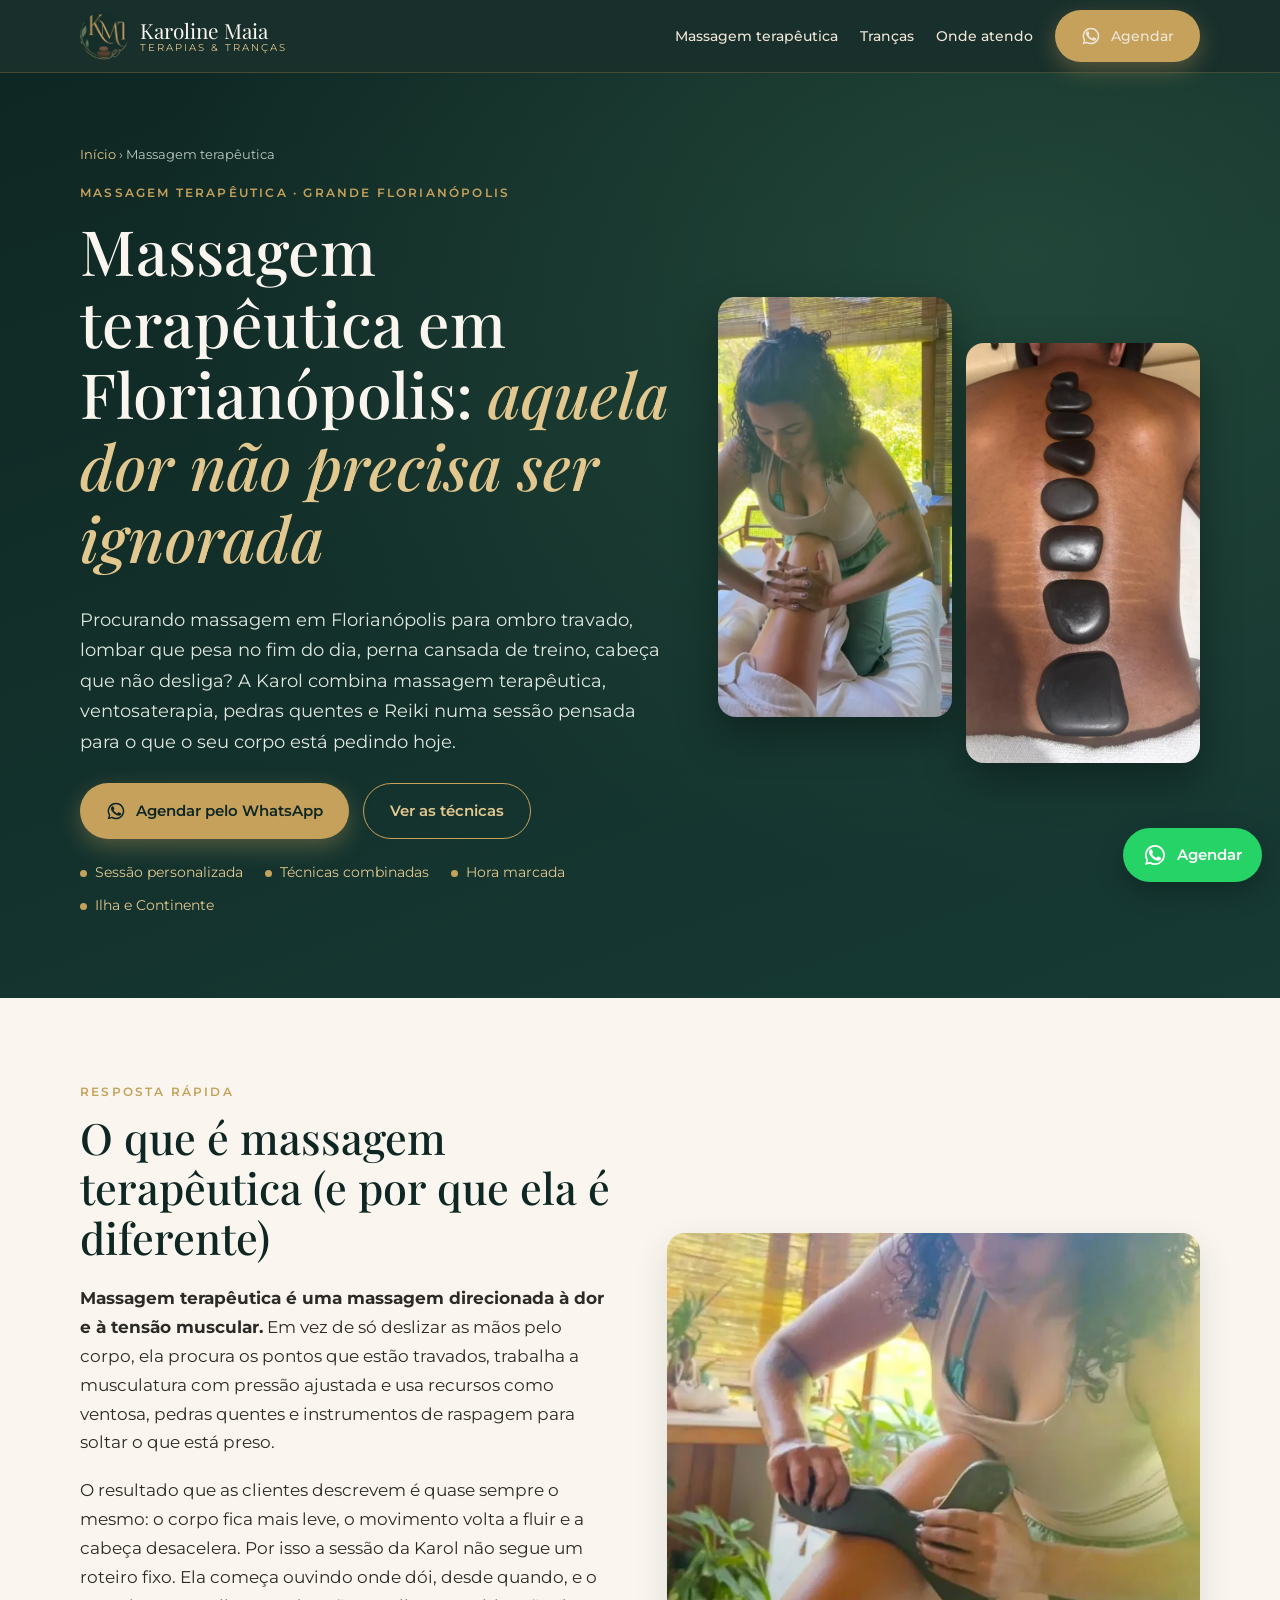
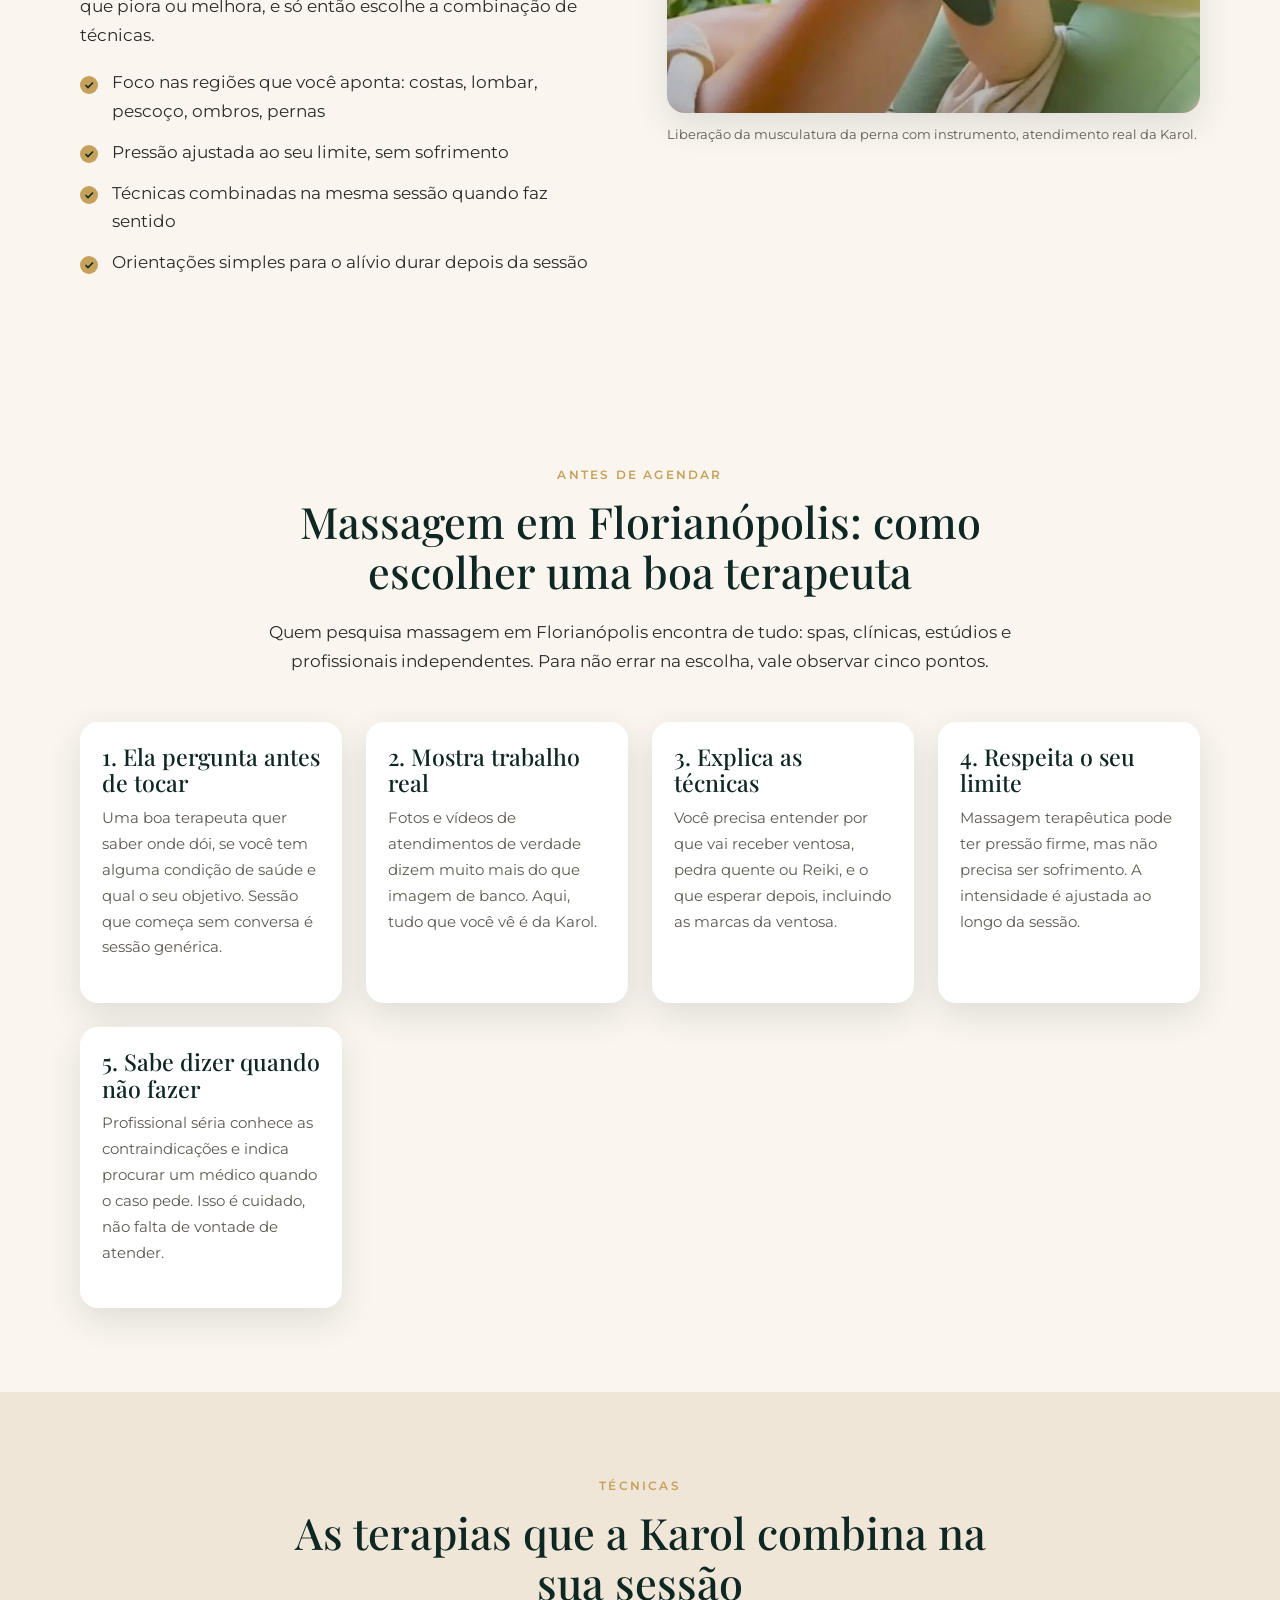
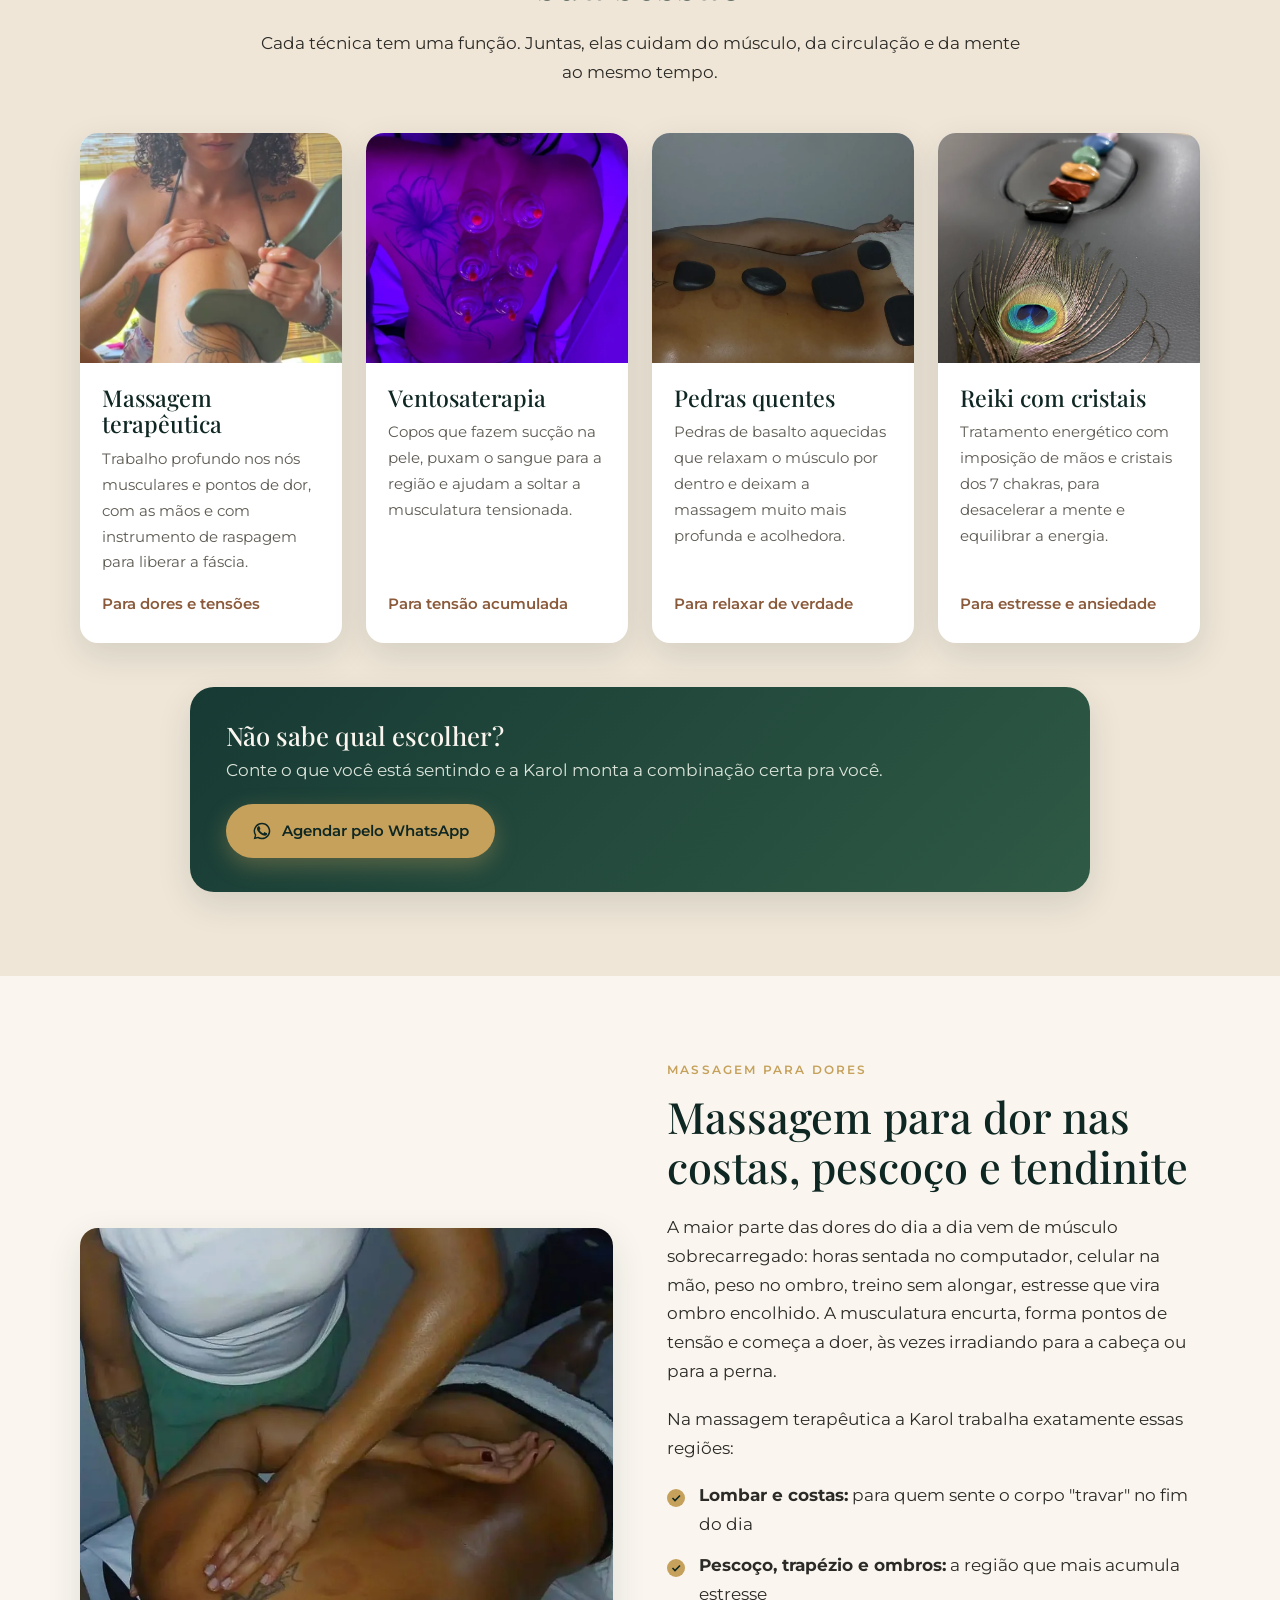
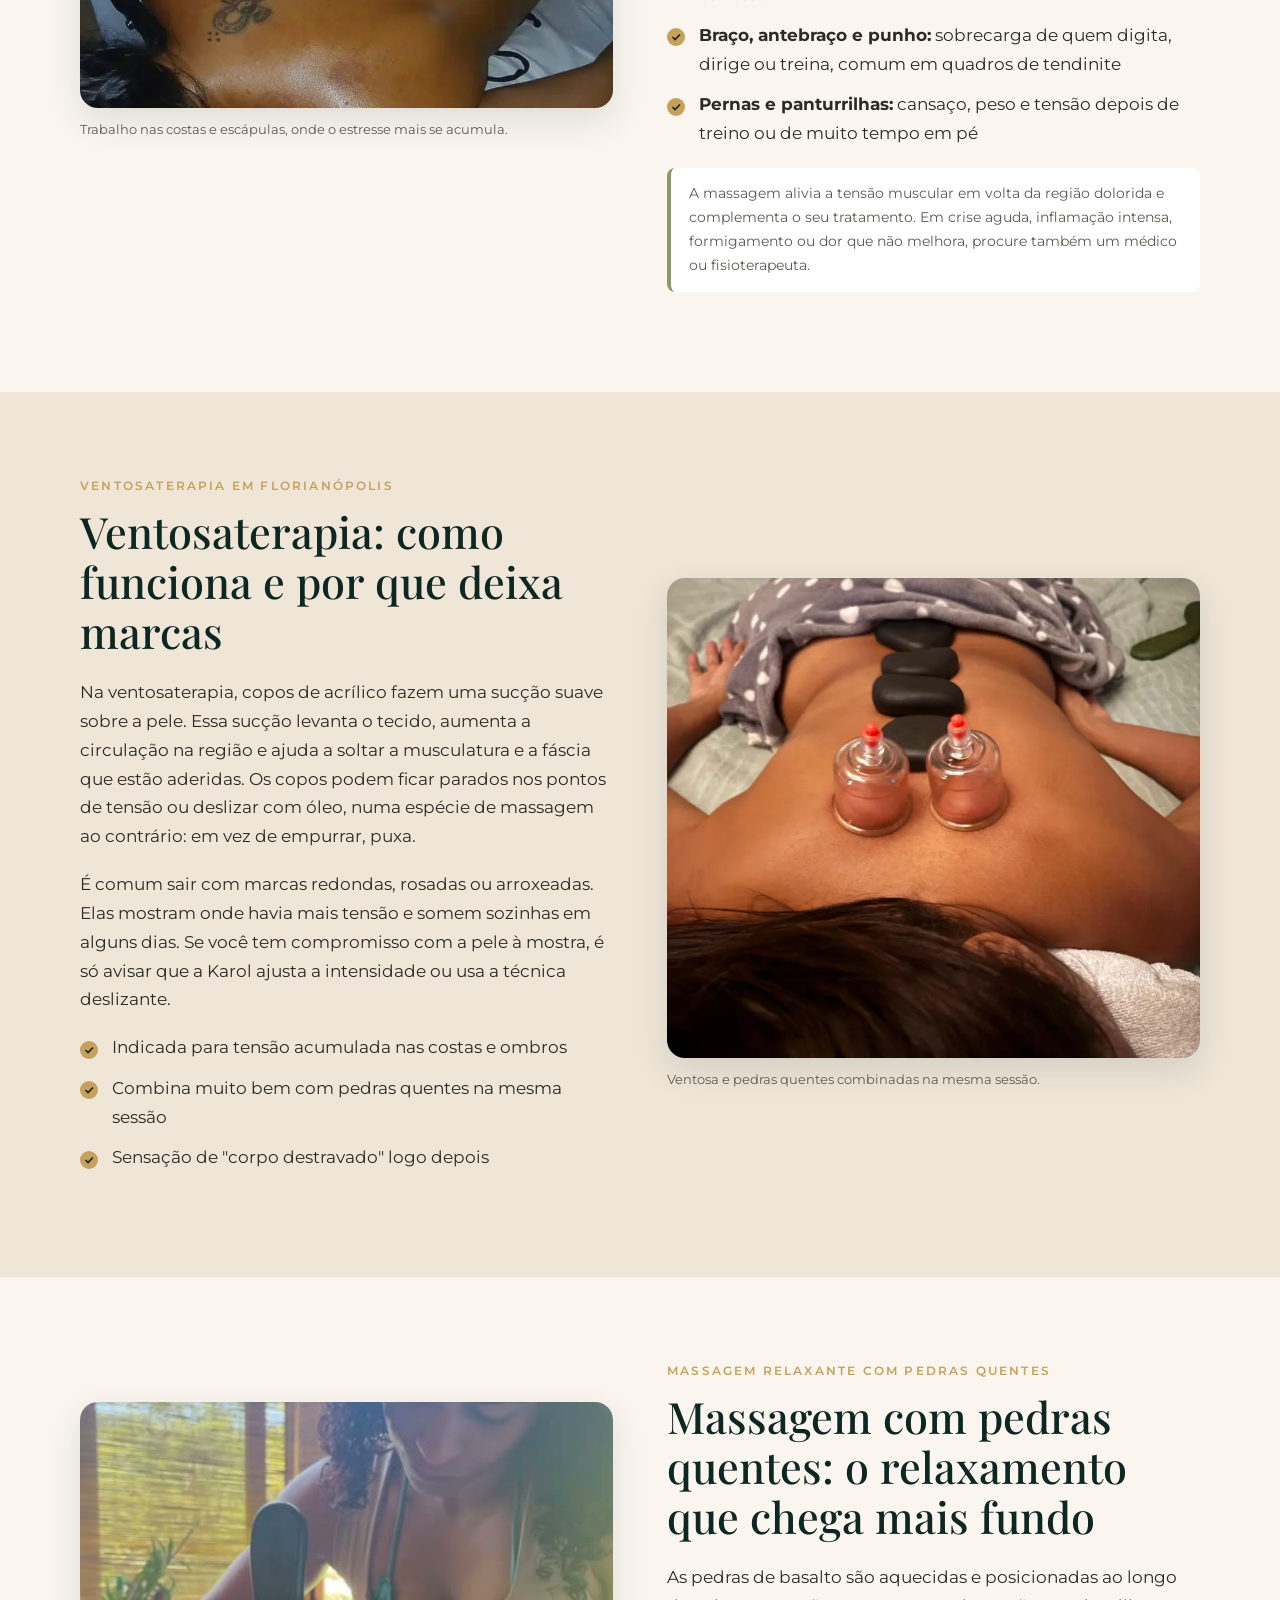
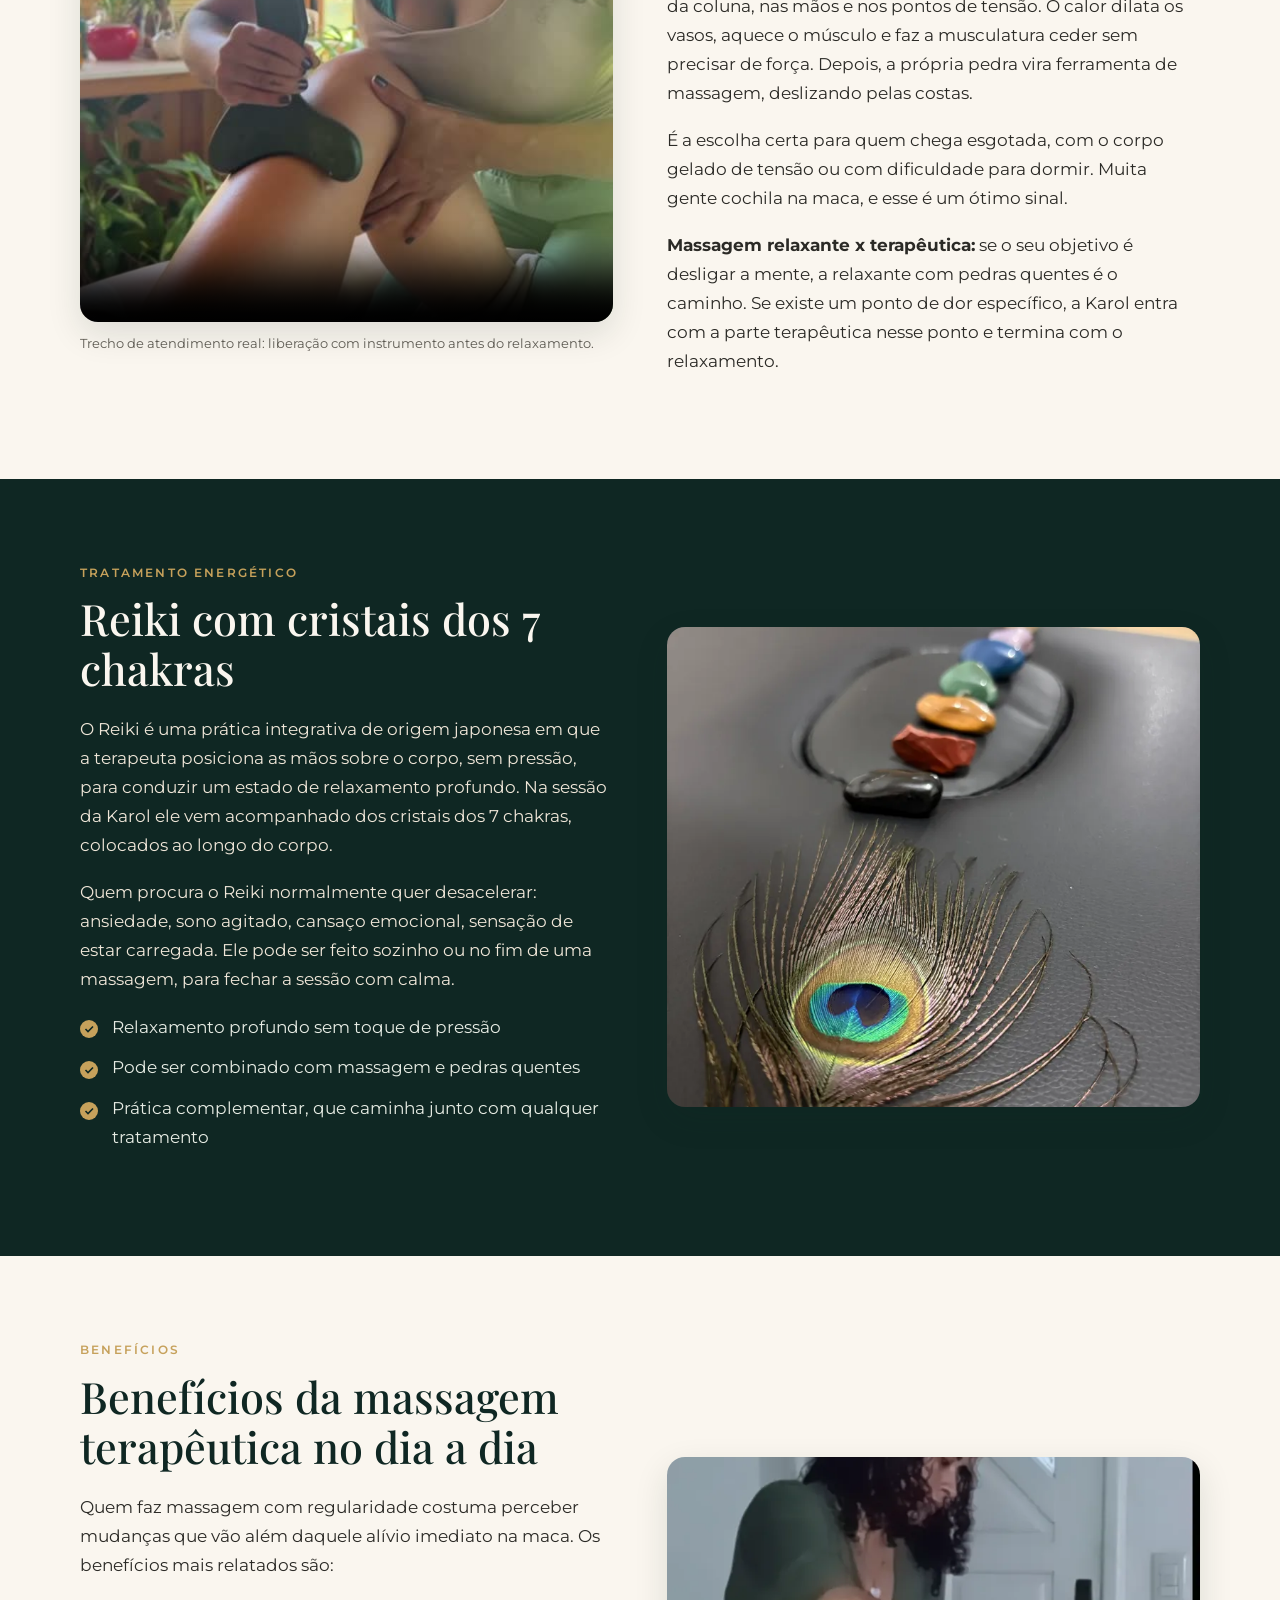
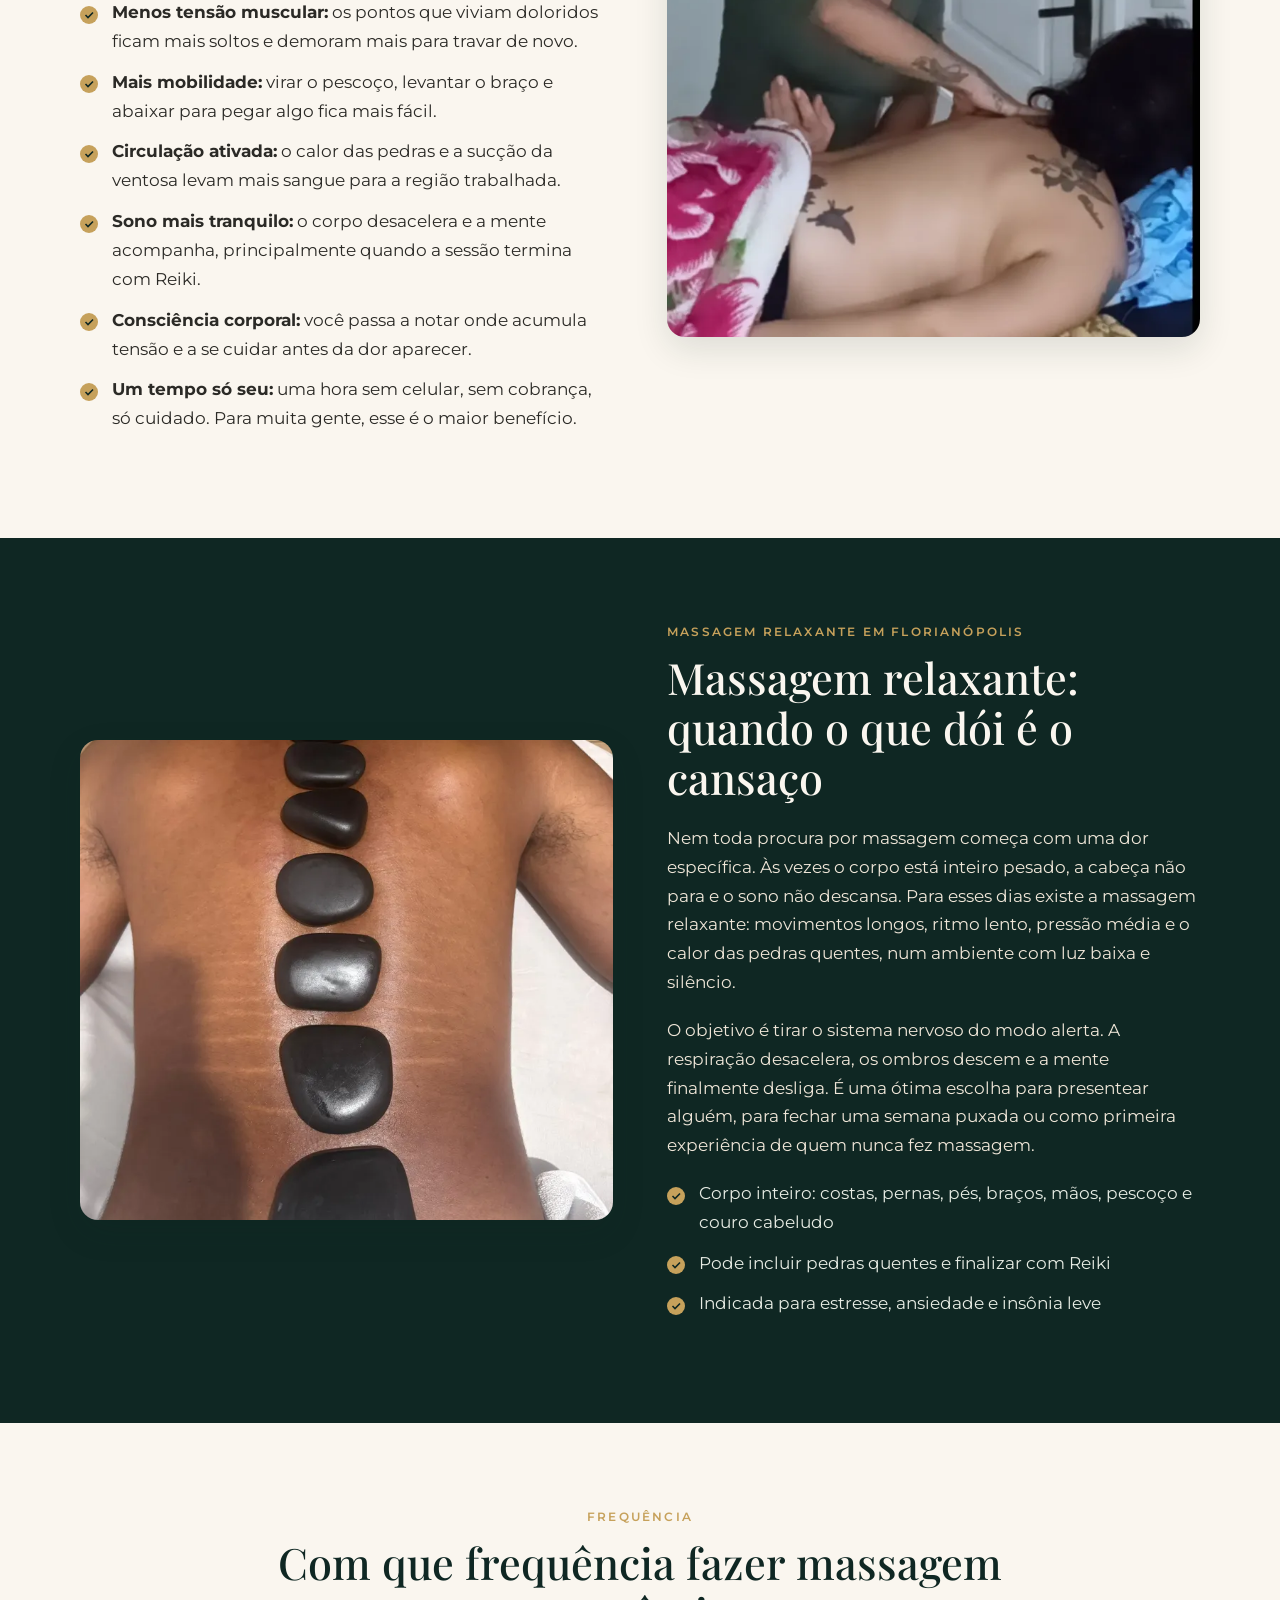
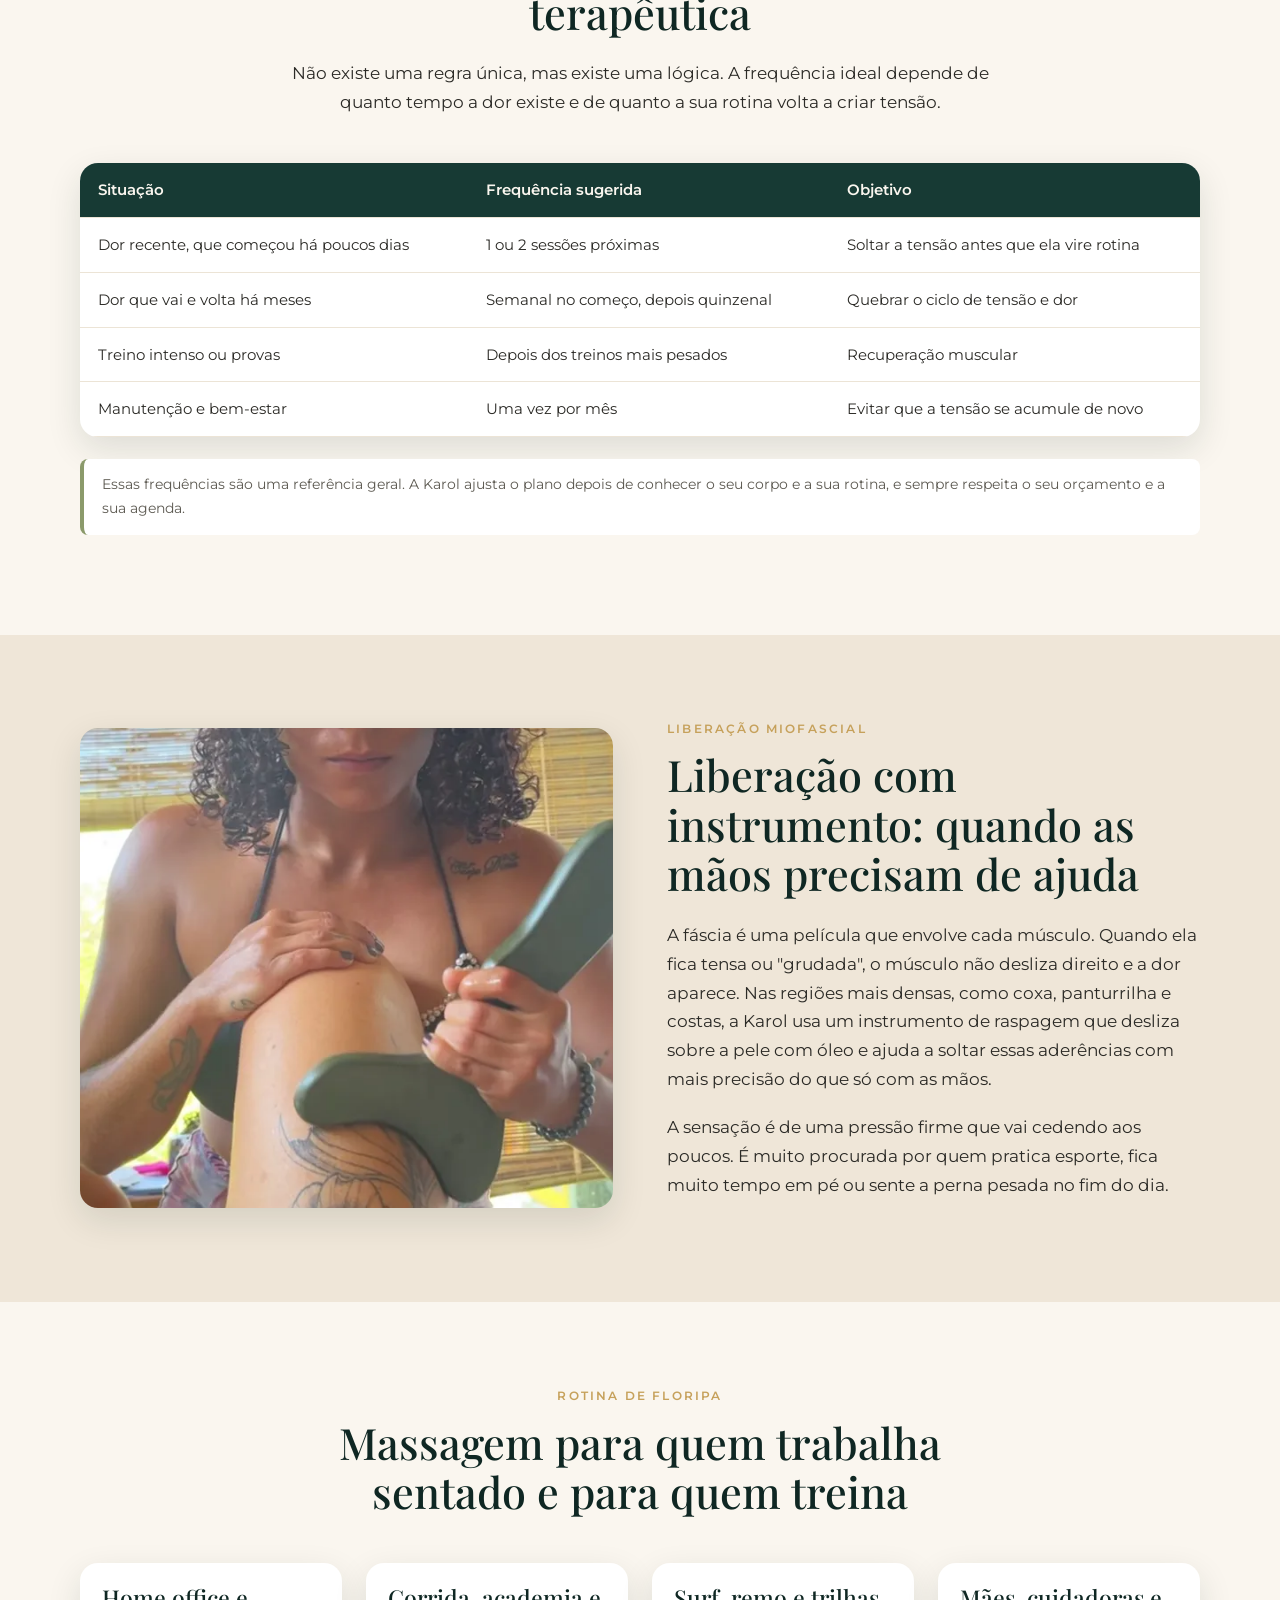
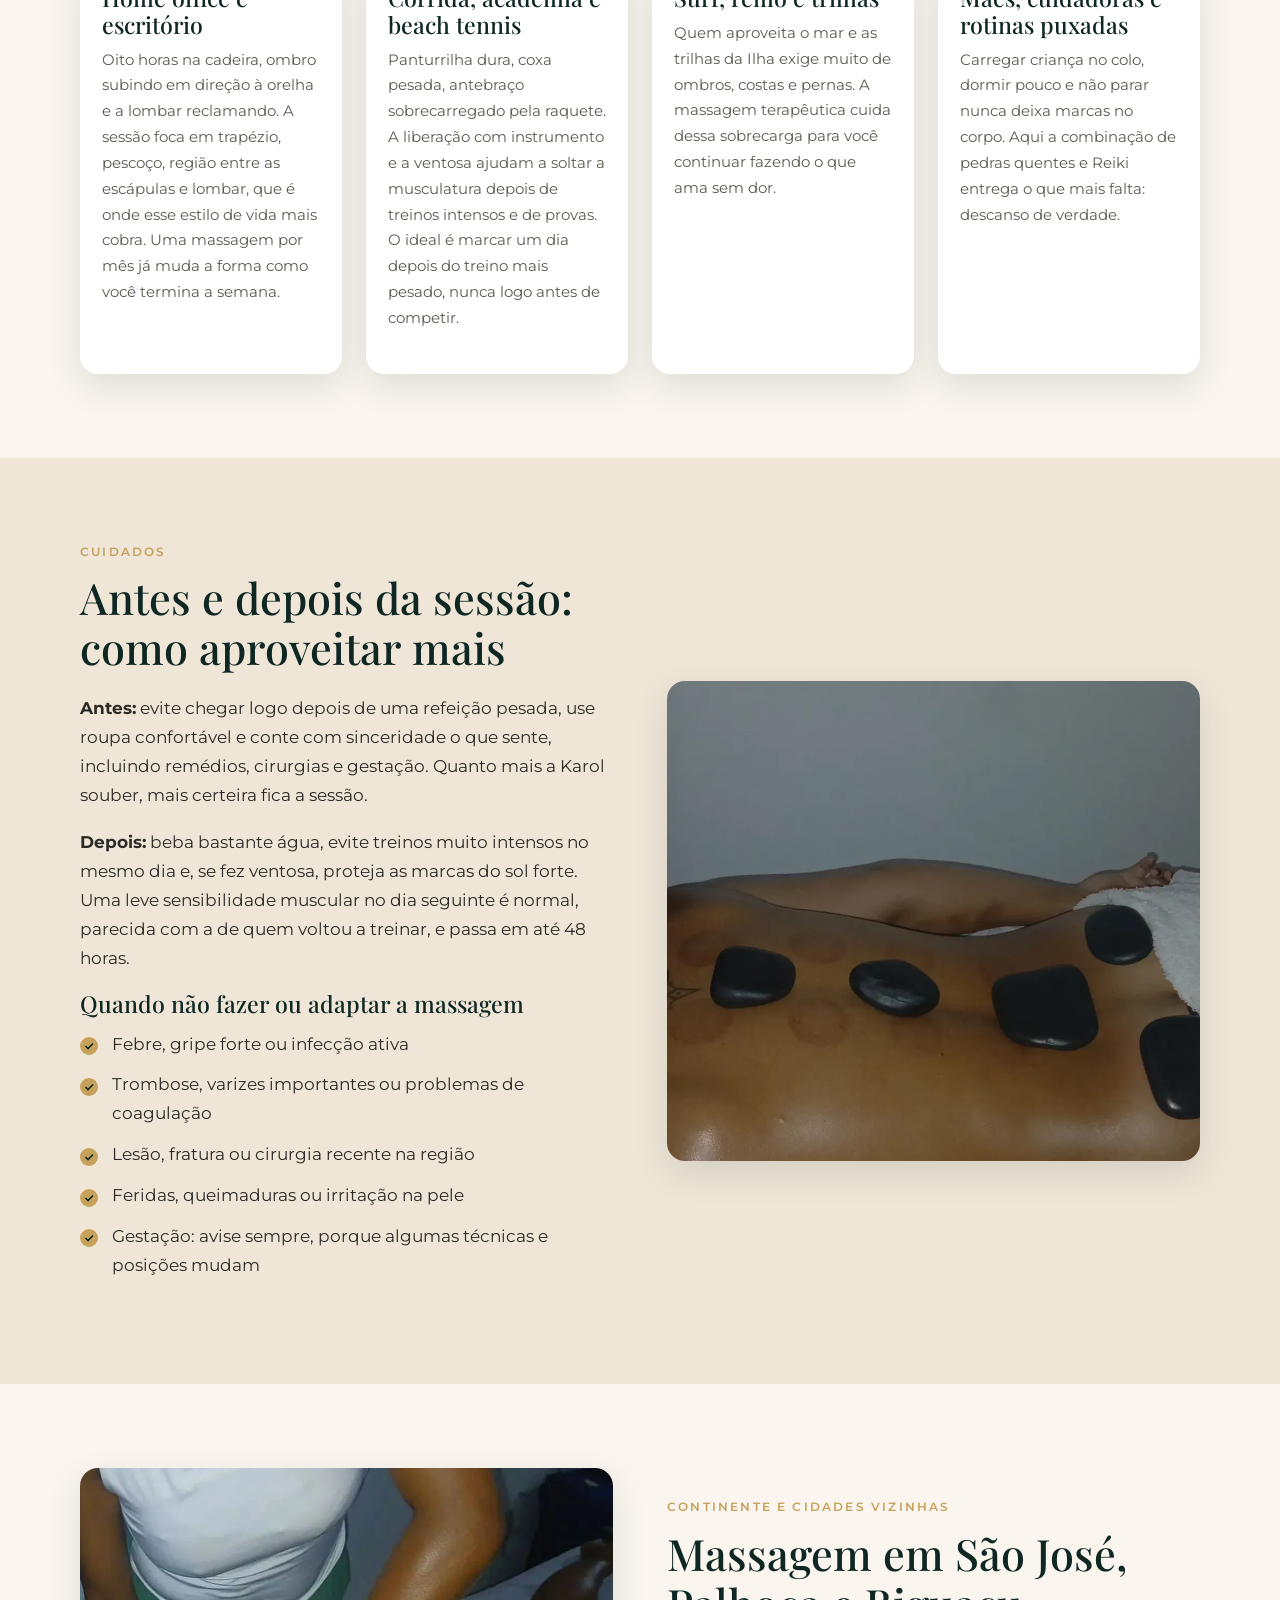
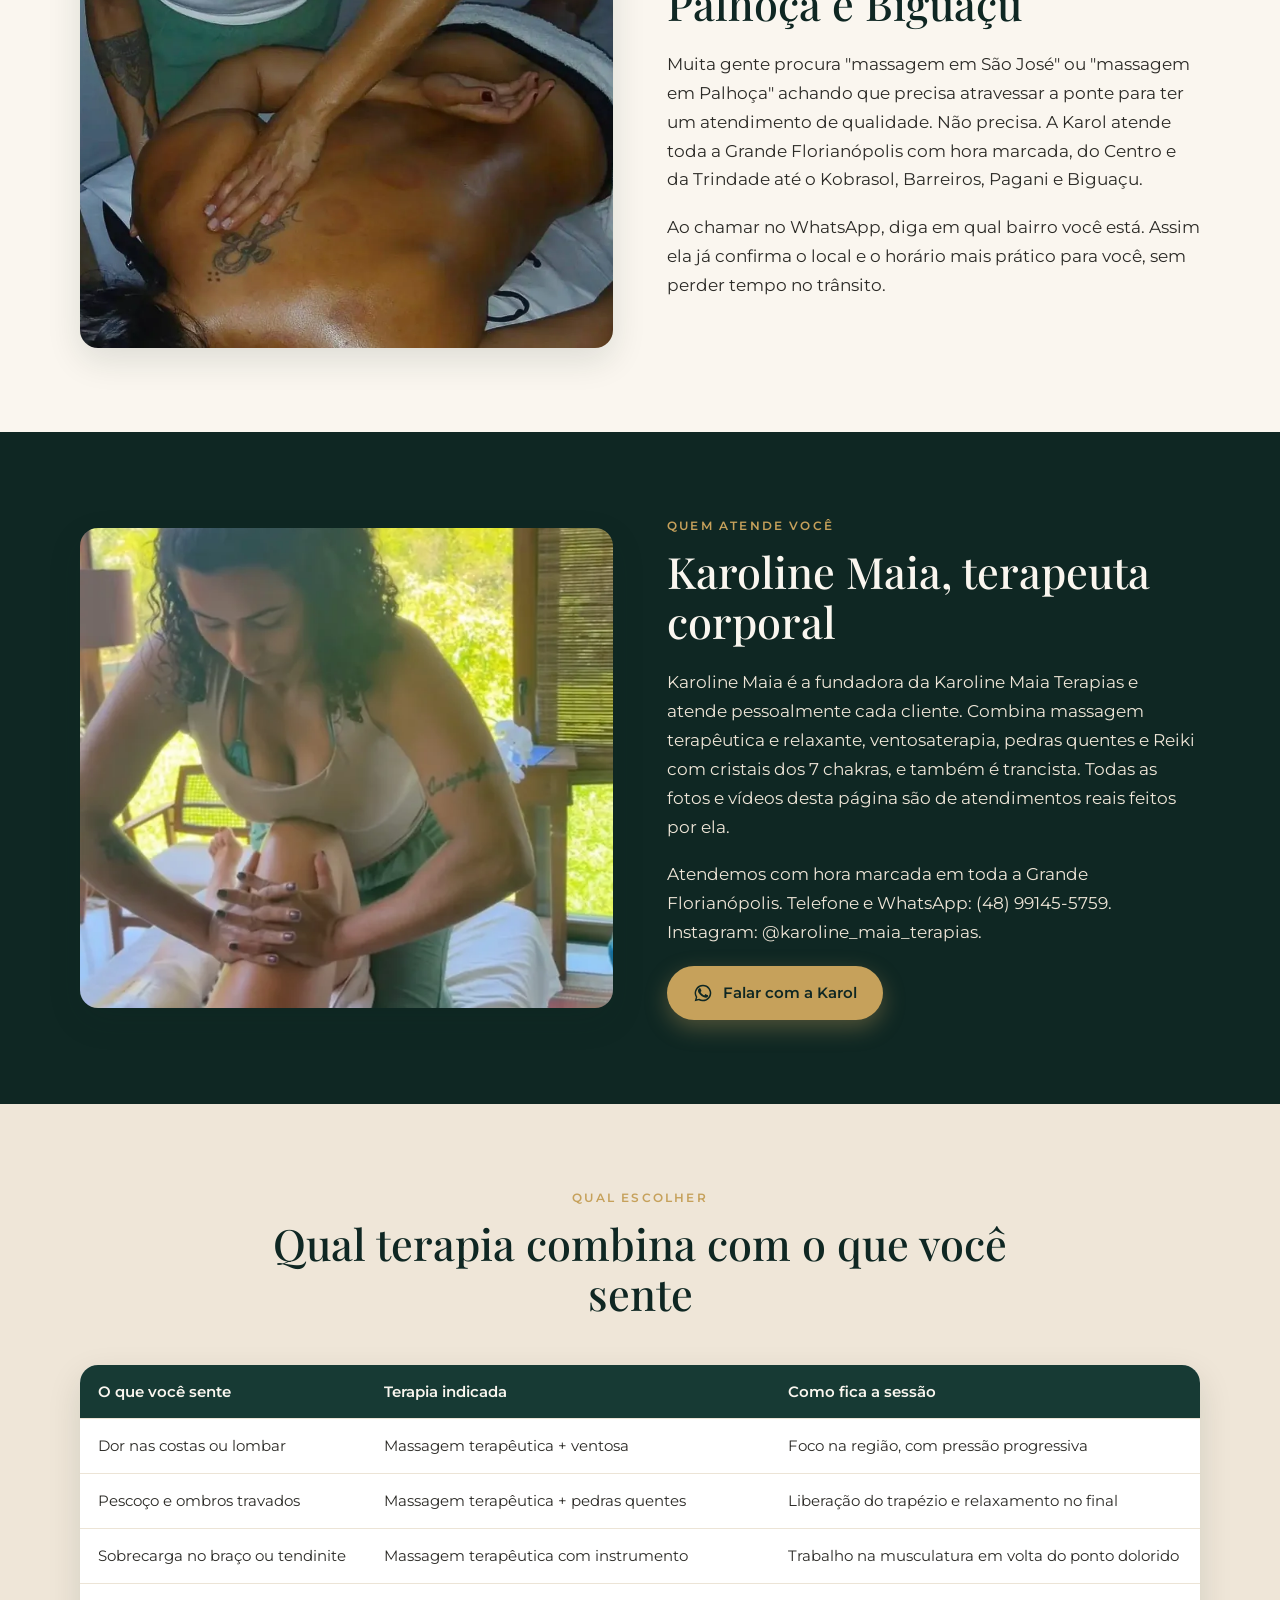
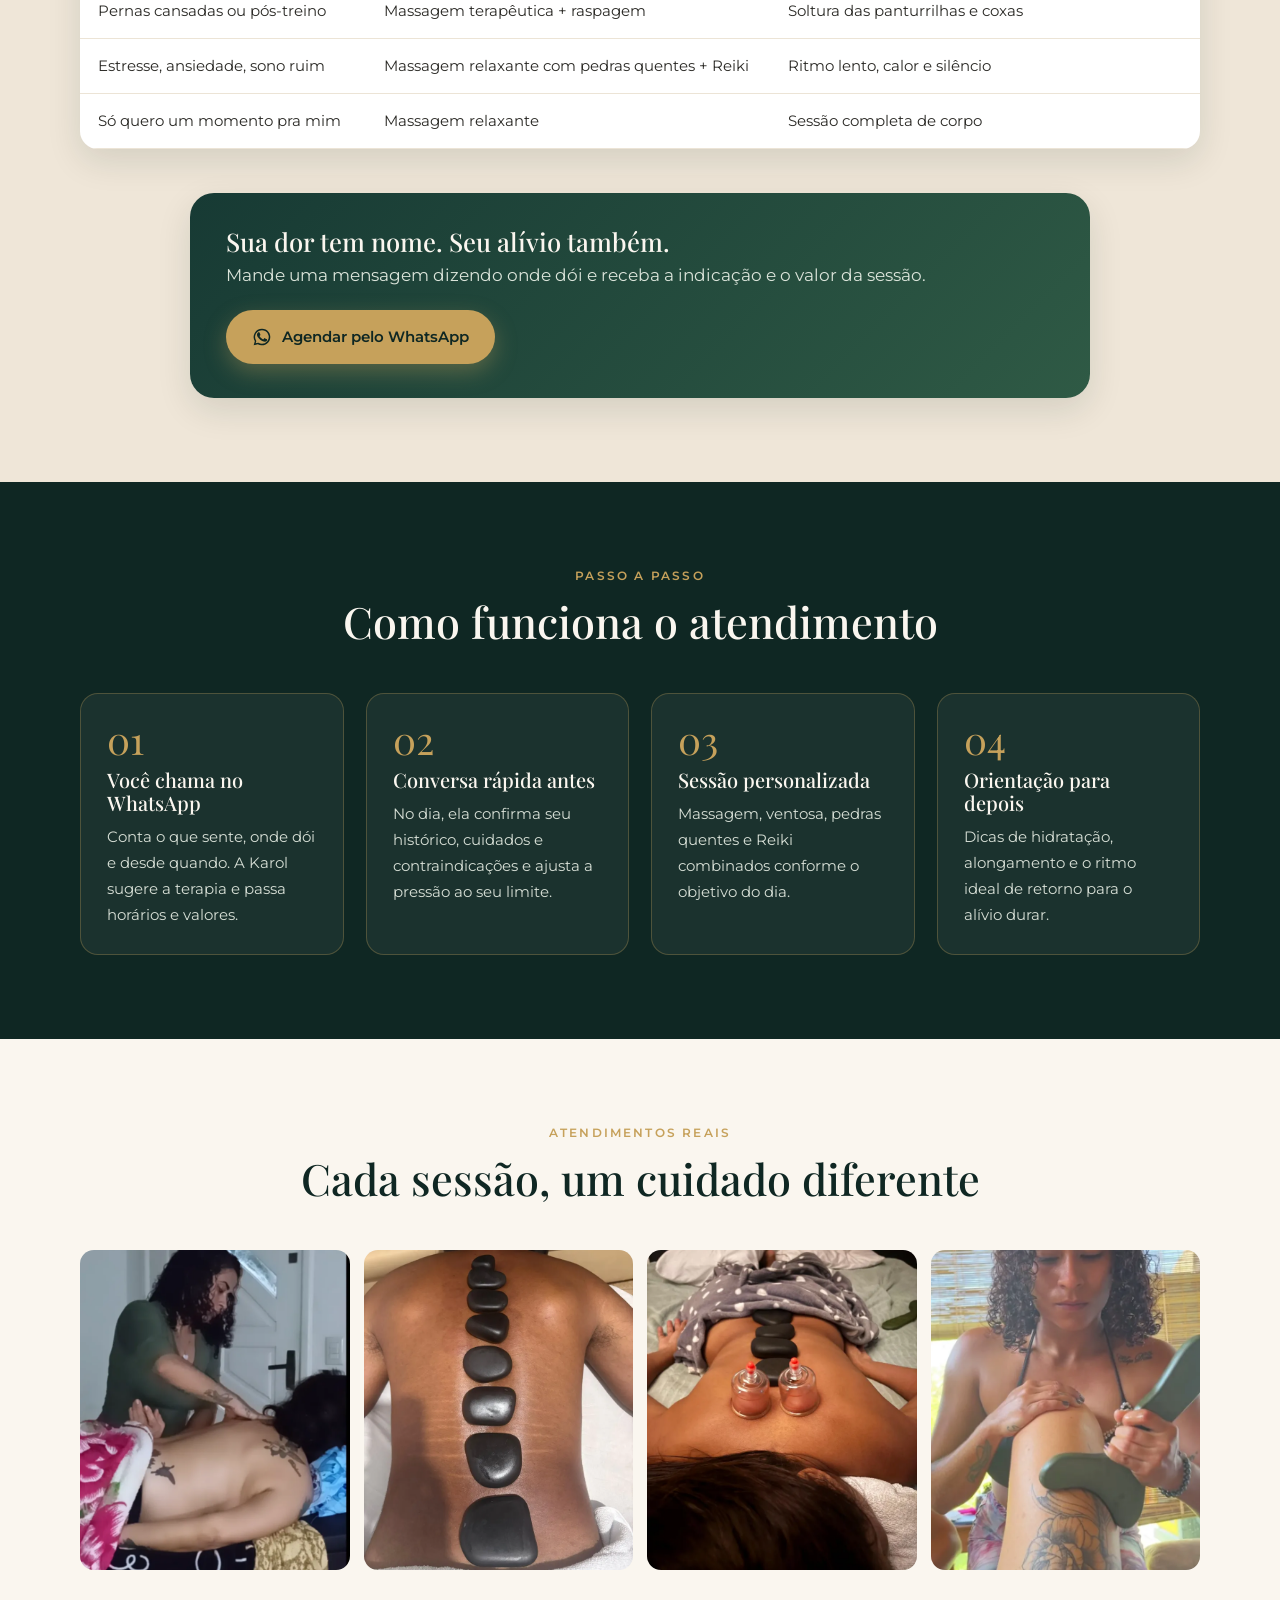
==== commit 4e877775: "SEO onda 1: 6 páginas de região, 3 técnicas, 2 estilos de trança e hub regional" ====
--- a/massagem-terapeutica-florianopolis/index.html
+++ b/massagem-terapeutica-florianopolis/index.html
@@ -24,7 +24,7 @@
   <nav class="menu" aria-label="Principal">
     <a href="../massagem-terapeutica-florianopolis/">Massagem terapêutica</a>
     <a href="../trancas-florianopolis/">Tranças</a>
-    <a href="../#areas">Onde atendo</a>
+    <a href="../atendimento-grande-florianopolis/">Onde atendo</a>
     <a class="btn btn-ouro" href="https://wa.me/5548991455759?text=Ol%C3%A1%20Karol%21%20Vim%20pelo%20site%20e%20quero%20agendar%20um%20hor%C3%A1rio." target="_blank" rel="noopener" data-evt="whatsapp_click" data-local="header"><svg viewBox="0 0 24 24" fill="currentColor" aria-hidden="true"><path d="M17.5 14.4c-.3-.1-1.8-.9-2-1-.3-.1-.5-.1-.7.1-.2.3-.8 1-.9 1.2-.2.2-.3.2-.6.1-.3-.1-1.3-.5-2.4-1.5-.9-.8-1.5-1.8-1.7-2.1-.2-.3 0-.5.1-.6l.4-.5c.2-.2.2-.3.3-.5.1-.2 0-.4 0-.5l-.9-2.2c-.2-.6-.5-.5-.7-.5h-.6c-.2 0-.5.1-.8.4-.3.3-1 1-1 2.5s1.1 2.9 1.2 3.1c.1.2 2.1 3.2 5.1 4.5.7.3 1.3.5 1.7.6.7.2 1.4.2 1.9.1.6-.1 1.8-.7 2-1.4.2-.7.2-1.3.2-1.4-.1-.1-.3-.2-.6-.3zM12 2a10 10 0 0 0-8.6 15.1L2 22l5-1.3A10 10 0 1 0 12 2zm0 18.2c-1.5 0-3-.4-4.3-1.2l-.3-.2-3 .8.8-2.9-.2-.3A8.2 8.2 0 1 1 12 20.2z"/></svg>Agendar</a>
   </nav>
 </div></header>
@@ -78,9 +78,9 @@
   <p>Cada técnica tem uma função. Juntas, elas cuidam do músculo, da circulação e da mente ao mesmo tempo.</p></div>
   <div class="cards">
     <a class="card" href="#dores"><img src="../img/karol-liberacao-miofascial.webp" alt="Massagem terapêutica com instrumento para liberação miofascial" width="602" height="1000" loading="lazy" decoding="async"><div class="corpo"><h3>Massagem terapêutica</h3><p>Trabalho profundo nos nós musculares e pontos de dor, com as mãos e com instrumento de raspagem para liberar a fáscia.</p><span class="mais">Para dores e tensões</span></div></a>
-    <a class="card" href="#ventosaterapia"><img src="../img/ventosaterapia-costas.webp" alt="Ventosaterapia com copos de sucção nas costas" width="740" height="1000" loading="lazy" decoding="async"><div class="corpo"><h3>Ventosaterapia</h3><p>Copos que fazem sucção na pele, puxam o sangue para a região e ajudam a soltar a musculatura tensionada.</p><span class="mais">Para tensão acumulada</span></div></a>
-    <a class="card" href="#pedras-quentes"><img src="../img/pedras-quentes-lombar.webp" alt="Pedras quentes de basalto sobre as costas durante massagem relaxante" width="1000" height="1000" loading="lazy" decoding="async"><div class="corpo"><h3>Pedras quentes</h3><p>Pedras de basalto aquecidas que relaxam o músculo por dentro e deixam a massagem muito mais profunda e acolhedora.</p><span class="mais">Para relaxar de verdade</span></div></a>
-    <a class="card" href="#reiki"><img src="../img/reiki-cristais-7-chakras.webp" alt="Cristais dos sete chakras e pena usados na sessão de Reiki" width="750" height="1000" loading="lazy" decoding="async"><div class="corpo"><h3>Reiki com cristais</h3><p>Tratamento energético com imposição de mãos e cristais dos 7 chakras, para desacelerar a mente e equilibrar a energia.</p><span class="mais">Para estresse e ansiedade</span></div></a>
+    <a class="card" href="../ventosaterapia-florianopolis/"><img src="../img/ventosaterapia-costas.webp" alt="Ventosaterapia com copos de sucção nas costas" width="740" height="1000" loading="lazy" decoding="async"><div class="corpo"><h3>Ventosaterapia</h3><p>Copos que fazem sucção na pele, puxam o sangue para a região e ajudam a soltar a musculatura tensionada.</p><span class="mais">Para tensão acumulada</span></div></a>
+    <a class="card" href="../massagem-relaxante-florianopolis/"><img src="../img/pedras-quentes-lombar.webp" alt="Pedras quentes de basalto sobre as costas durante massagem relaxante" width="1000" height="1000" loading="lazy" decoding="async"><div class="corpo"><h3>Pedras quentes</h3><p>Pedras de basalto aquecidas que relaxam o músculo por dentro e deixam a massagem muito mais profunda e acolhedora.</p><span class="mais">Para relaxar de verdade</span></div></a>
+    <a class="card" href="../reiki-florianopolis/"><img src="../img/reiki-cristais-7-chakras.webp" alt="Cristais dos sete chakras e pena usados na sessão de Reiki" width="750" height="1000" loading="lazy" decoding="async"><div class="corpo"><h3>Reiki com cristais</h3><p>Tratamento energético com imposição de mãos e cristais dos 7 chakras, para desacelerar a mente e equilibrar a energia.</p><span class="mais">Para estresse e ansiedade</span></div></a>
   </div>
   <div class="cta-inline"><div><h3>Não sabe qual escolher?</h3><p>Conte o que você está sentindo e a Karol monta a combinação certa pra você.</p></div><a class="btn btn-ouro" href="https://wa.me/5548991455759?text=Ol%C3%A1%20Karol%21%20Vim%20pelo%20site%20e%20quero%20agendar%20uma%20massagem%20terap%C3%AAutica." target="_blank" rel="noopener" data-evt="whatsapp_click" data-local="inline-1"><svg viewBox="0 0 24 24" fill="currentColor" aria-hidden="true"><path d="M17.5 14.4c-.3-.1-1.8-.9-2-1-.3-.1-.5-.1-.7.1-.2.3-.8 1-.9 1.2-.2.2-.3.2-.6.1-.3-.1-1.3-.5-2.4-1.5-.9-.8-1.5-1.8-1.7-2.1-.2-.3 0-.5.1-.6l.4-.5c.2-.2.2-.3.3-.5.1-.2 0-.4 0-.5l-.9-2.2c-.2-.6-.5-.5-.7-.5h-.6c-.2 0-.5.1-.8.4-.3.3-1 1-1 2.5s1.1 2.9 1.2 3.1c.1.2 2.1 3.2 5.1 4.5.7.3 1.3.5 1.7.6.7.2 1.4.2 1.9.1.6-.1 1.8-.7 2-1.4.2-.7.2-1.3.2-1.4-.1-.1-.3-.2-.6-.3zM12 2a10 10 0 0 0-8.6 15.1L2 22l5-1.3A10 10 0 1 0 12 2zm0 18.2c-1.5 0-3-.4-4.3-1.2l-.3-.2-3 .8.8-2.9-.2-.3A8.2 8.2 0 1 1 12 20.2z"/></svg>Agendar pelo WhatsApp</a></div>
 </div></section>
@@ -290,6 +290,7 @@
   <ul class="areas"><li>Florianópolis</li><li>São José</li><li>Palhoça</li><li>Biguaçu</li><li>Santo Amaro da Imperatriz</li><li>Governador Celso Ramos</li><li>Antônio Carlos</li><li>Águas Mornas</li><li>São Pedro de Alcântara</li></ul>
   <p class="centro" style="margin:28px auto 14px"><strong>Bairros com mais procura:</strong></p>
   <ul class="areas"><li>Centro</li><li>Trindade</li><li>Itacorubi</li><li>Lagoa da Conceição</li><li>Campeche</li><li>Rio Tavares</li><li>Ingleses</li><li>Canasvieiras</li><li>Jurerê</li><li>Estreito</li><li>Coqueiros</li><li>Kobrasol (São José)</li><li>Barreiros (São José)</li><li>Pagani (Palhoça)</li><li>Ponte do Imaruim (Palhoça)</li></ul>
+  <div class="cards" style="margin-top:40px"><a class="card" href="../massagem-sao-jose-sc/" data-evt="cta_click" data-local="areas"><div class="corpo"><h3>Massagem em São José</h3><p>Kobrasol, Campinas, Barreiros e Forquilhinhas.</p><span class="mais">Ver região</span></div></a><a class="card" href="../massagem-palhoca/" data-evt="cta_click" data-local="areas"><div class="corpo"><h3>Massagem em Palhoça</h3><p>Pagani, Pedra Branca, Ponte do Imaruim.</p><span class="mais">Ver região</span></div></a><a class="card" href="../massagem-centro-florianopolis/" data-evt="cta_click" data-local="areas"><div class="corpo"><h3>Massagem no Centro de Florianópolis</h3><p>Centro, Agronômica, Trindade e Itacorubi.</p><span class="mais">Ver região</span></div></a><a class="card" href="../massagem-campeche/" data-evt="cta_click" data-local="areas"><div class="corpo"><h3>Massagem no Campeche</h3><p>Sul e Leste da Ilha: Rio Tavares, Morro das Pedras, Lagoa.</p><span class="mais">Ver região</span></div></a><a class="card" href="../massagem-canasvieiras/" data-evt="cta_click" data-local="areas"><div class="corpo"><h3>Massagem em Canasvieiras</h3><p>Norte da Ilha: Jurerê, Ingleses, Cachoeira.</p><span class="mais">Ver região</span></div></a><a class="card" href="../massagem-estreito/" data-evt="cta_click" data-local="areas"><div class="corpo"><h3>Massagem no Estreito</h3><p>Continente: Coqueiros, Capoeiras, Balneário.</p><span class="mais">Ver região</span></div></a><a class="card" href="../atendimento-grande-florianopolis/" data-evt="cta_click" data-local="areas"><div class="corpo"><h3>Toda a Grande Florianópolis</h3><p>Biguaçu, Santo Amaro e demais cidades.</p><span class="mais">Ver região</span></div></a></div>
 </div></section>
 
 <section><div class="wrap">
@@ -303,11 +304,14 @@
   <div><h4>Karoline Maia Terapias</h4><p>Massagem terapêutica, ventosaterapia, pedras quentes, Reiki e tranças afro na Grande Florianópolis. Atendimento com hora marcada.</p></div>
   <div><h4>Serviços</h4><ul>
     <li><a href="../massagem-terapeutica-florianopolis/">Massagem terapêutica em Florianópolis</a></li>
-    <li><a href="../massagem-terapeutica-florianopolis/#ventosaterapia">Ventosaterapia</a></li>
-    <li><a href="../massagem-terapeutica-florianopolis/#pedras-quentes">Massagem com pedras quentes</a></li>
-    <li><a href="../massagem-terapeutica-florianopolis/#reiki">Reiki e tratamento energético</a></li>
+    <li><a href="../ventosaterapia-florianopolis/">Ventosaterapia</a></li>
+    <li><a href="../massagem-relaxante-florianopolis/">Massagem com pedras quentes</a></li>
+    <li><a href="../reiki-florianopolis/">Reiki e tratamento energético</a></li>
     <li><a href="../trancas-florianopolis/">Tranças em Florianópolis</a></li>
-    <li><a href="../trancas-florianopolis/#box-braids">Box braids</a></li>
+    <li><a href="../massagem-relaxante-florianopolis/">Massagem relaxante</a></li>
+    <li><a href="../box-braids-florianopolis/">Box braids</a></li>
+    <li><a href="../boho-braids-florianopolis/">Boho braids</a></li>
+    <li><a href="../atendimento-grande-florianopolis/">Onde atendo</a></li>
   </ul></div>
   <div><h4>Contato</h4><ul>
     <li><a href="https://wa.me/5548991455759?text=Ol%C3%A1%20Karol%21%20Vim%20pelo%20site." target="_blank" rel="noopener" data-evt="whatsapp_click" data-local="footer">WhatsApp (48) 99145-5759</a></li>
